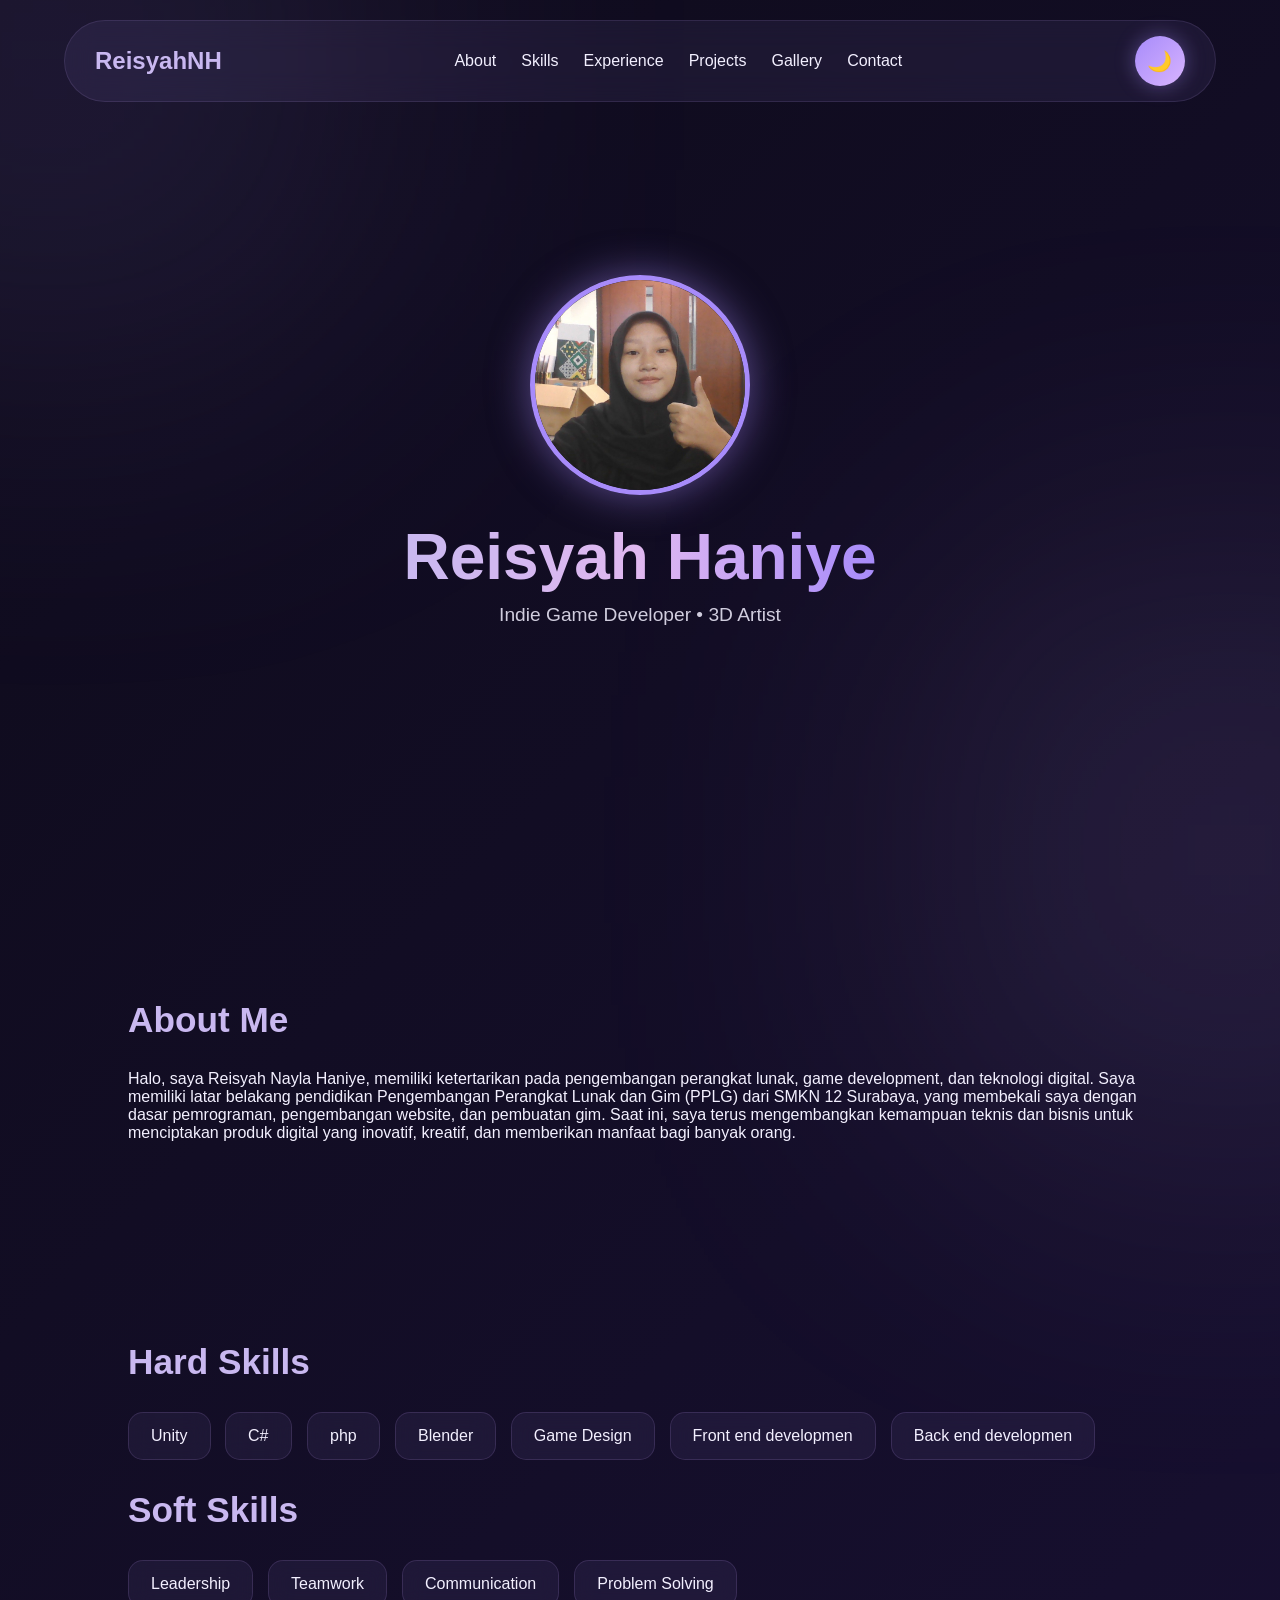
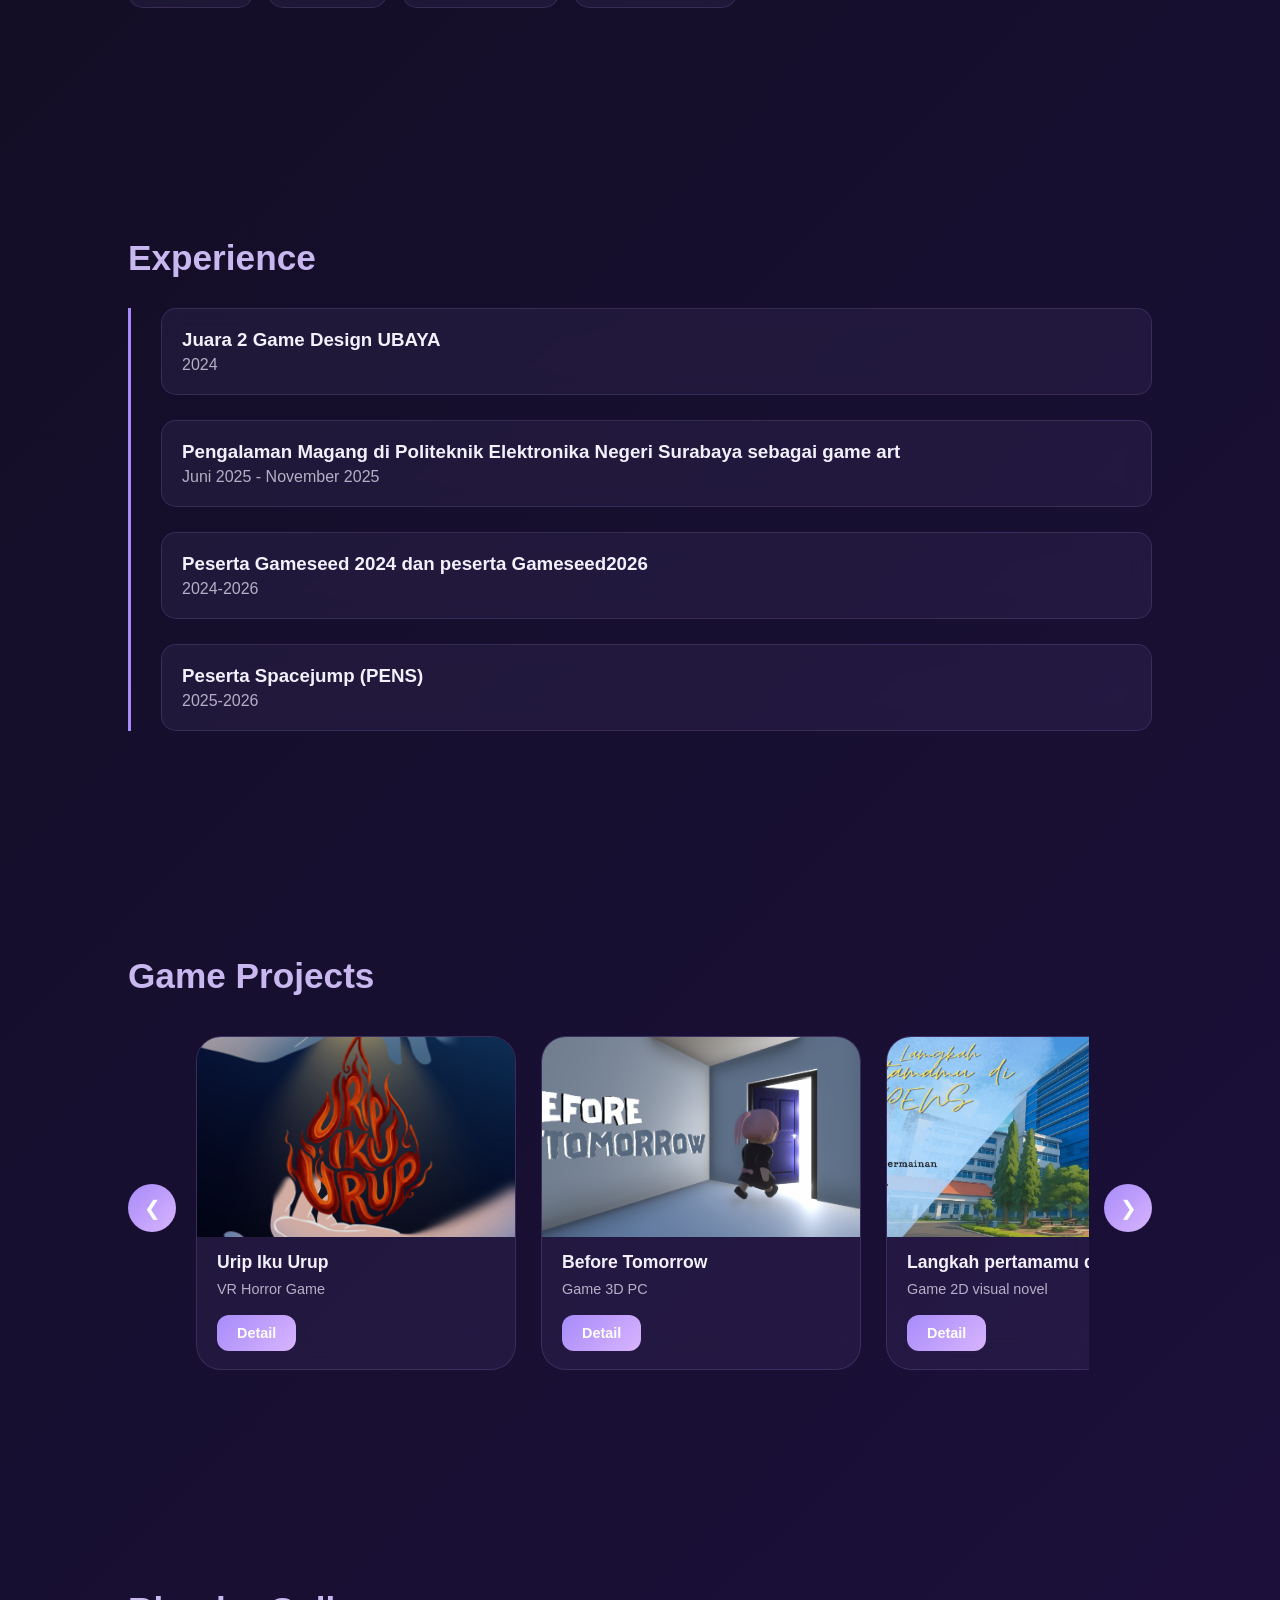
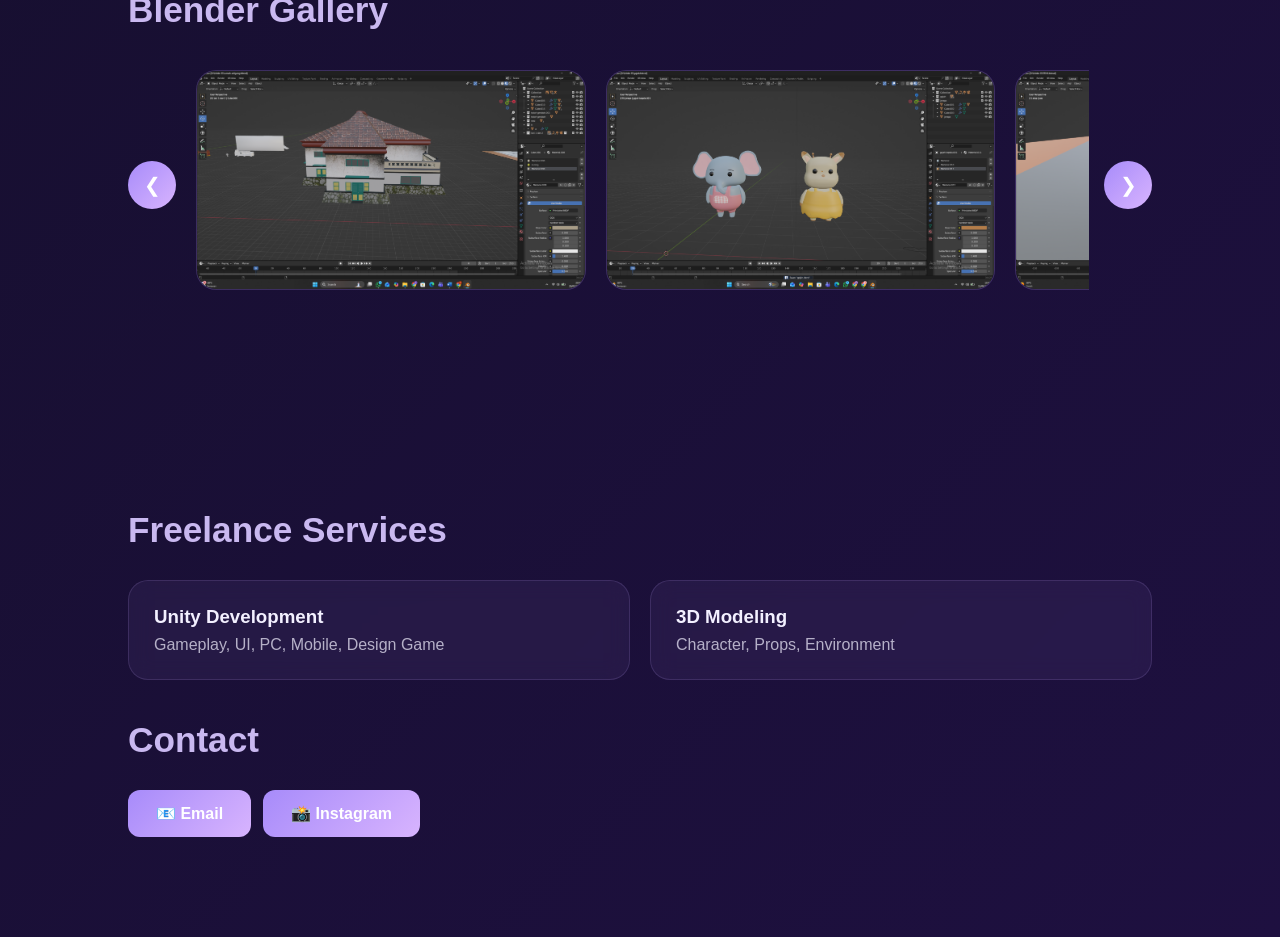
==== index.html @ 2014b4f3 "Update index.html" ====
<!DOCTYPE html>
<html lang="en">
<head>
  <meta charset="UTF-8">
  <meta name="viewport" content="width=device-width, initial-scale=1.0">
  <title>Portfolio Reisyah</title>
  <link rel="stylesheet" href="style.css">
</head>
<body>

<nav class="navbar">
  <div class="logo">ReisyahNH</div>
  <ul class="nav-links">
    <li><a href="#about">About</a></li>
    <li><a href="#skills">Skills</a></li>
    <li><a href="#experience">Experience</a></li>
    <li><a href="#projects">Projects</a></li>
    <li><a href="#gallery">Gallery</a></li>
    <li><a href="#contact">Contact</a></li>
  </ul>
  <button id="themeBtn">🌙</button>
</nav>

<section class="hero">
  <img src="images/profile.jpg" class="profile" alt="Profile"
    onerror="this.style.background='rgba(142,202,230,0.15)'">
  <h1>Reisyah Haniye</h1>
  <p>Indie Game Developer • 3D Artist</p>
</section>

<section id="about" class="fade">
  <h2>About Me</h2>
  <p>Halo, saya Reisyah Nayla Haniye, memiliki ketertarikan pada pengembangan perangkat lunak, game development, dan teknologi digital. Saya memiliki latar belakang pendidikan Pengembangan Perangkat Lunak dan Gim (PPLG) dari SMKN 12 Surabaya, yang membekali saya dengan dasar pemrograman, pengembangan website, dan pembuatan gim. Saat ini, saya terus mengembangkan kemampuan teknis dan bisnis untuk menciptakan produk digital yang inovatif, kreatif, dan memberikan manfaat bagi banyak orang.</p>
</section>

<section id="skills" class="fade">
  <h2>Hard Skills</h2>
  <div class="skills">
    <div class="skill">Unity</div>
    <div class="skill">C#</div>
    <div class="skill">php</div>
    <div class="skill">Blender</div>
    <div class="skill">Game Design</div>
    <div class="skill">Front end developmen</div>
     <div class="skill">Back end developmen</div>
  </div>
  <h2>Soft Skills</h2>
  <div class="skills">
    <div class="skill">Leadership</div>
    <div class="skill">Teamwork</div>
    <div class="skill">Communication</div>
    <div class="skill">Problem Solving</div>
  </div>
</section>

<section id="experience" class="fade">
  <h2>Experience</h2>
  <div class="timeline">
    <div class="timeline-item">
      <h3>Juara 2  Game Design UBAYA</h3>
      <p>2024</p>
    </div>
    <div class="timeline-item">
      <h3>Pengalaman Magang di Politeknik Elektronika Negeri Surabaya sebagai game art</h3>
      <p>Juni 2025 - November 2025</p>
    </div>
    <div class="timeline-item">
      <h3>Peserta Gameseed 2024 dan peserta Gameseed2026</h3>
      <p>2024-2026</p>
    </div>
        <div class="timeline-item">
      <h3>Peserta Spacejump (PENS)</h3>
      <p>2025-2026</p>
    </div>
  </div>
</section>

<section id="projects" class="fade">
  <h2>Game Projects</h2>
  <div class="slider-container">
    <button class="slider-btn prev">❮</button>
    <div class="project-slider">

      <div class="project-card">
        <div class="card-img-wrap">
          <img src="images/game1.png" alt="Urip Iku Urup"
            onerror="this.style.display='none';this.nextElementSibling.style.display='flex'">
          <div class="img-fallback">🎮</div>
        </div>
        <h3>Urip Iku Urup</h3>
        <p>VR Horror Game</p>
        <button class="detail-btn" onclick="location.href='games/uripikuurup.html'">Detail</button>
      </div>

      <div class="project-card">
        <div class="card-img-wrap">
          <img src="images/game2.png" alt="Before Tomorrow"
            onerror="this.style.display='none';this.nextElementSibling.style.display='flex'">
          <div class="img-fallback">🎮</div>
        </div>
        <h3>Before Tomorrow</h3>
        <p>Game 3D PC</p>
        <button class="detail-btn" onclick="location.href='games/project2.html'">Detail</button>
      </div>

      <div class="project-card">
        <div class="card-img-wrap">
          <img src="images/game3.jpg" alt="Project 3"
            onerror="this.style.display='none';this.nextElementSibling.style.display='flex'">
          <div class="img-fallback">🎮</div>
        </div>
        <h3>Langkah pertamamu di PENS </h3>
        <p>Game 2D visual novel</p>
        <button class="detail-btn" onclick="location.href='games/project3.html'">Detail</button>
      </div>

      <div class="project-card">
        <div class="card-img-wrap">
          <img src="images/game4.png" alt="Project 4"
            onerror="this.style.display='none';this.nextElementSibling.style.display='flex'">
          <div class="img-fallback">🎮</div>
        </div>
        <h3>One Sweet Reason</h3>
        <p>Game 3D mobile action</p>
        <button class="detail-btn" onclick="location.href='games/project4.html'">Detail</button>
      </div>

      <div class="project-card">
        <div class="card-img-wrap">
          <img src="images/game5.png" alt="Project 5"
            onerror="this.style.display='none';this.nextElementSibling.style.display='flex'">
          <div class="img-fallback">🎮</div>
        </div>
        <h3>SWIRMM the Age of fishes</h3>
        <p>Game 2.5D PC </p>
        <button class="detail-btn" onclick="location.href='games/project5.html'">Detail</button>
      </div>

    </div>
    <button class="slider-btn next">❯</button>
  </div>
</section>

<section id="gallery" class="fade">
  <h2>Blender Gallery</h2>
  <div class="slider-container">
    <button class="gallery-prev">❮</button>
    <div class="gallery-slider">

      <div class="gallery-item">
        <img src="images/blender1.png" alt="Blender 1"
          onerror="this.style.display='none';this.nextElementSibling.style.display='block'">
        <span class="gallery-placeholder">🎨</span>
      </div>
      <div class="gallery-item">
        <img src="images/blender2.png" alt="Blender 2"
          onerror="this.style.display='none';this.nextElementSibling.style.display='block'">
        <span class="gallery-placeholder">🎨</span>
      </div>
      <div class="gallery-item">
        <img src="images/blender3.png" alt="Blender 3"
          onerror="this.style.display='none';this.nextElementSibling.style.display='block'">
        <span class="gallery-placeholder">🎨</span>
      </div>
      <div class="gallery-item">
        <img src="images/blender4.png" alt="Blender 4"
          onerror="this.style.display='none';this.nextElementSibling.style.display='block'">
        <span class="gallery-placeholder">🎨</span>
      </div>
      <div class="gallery-item">
        <img src="images/blender5.png" alt="Blender 4"
          onerror="this.style.display='none';this.nextElementSibling.style.display='block'">
        <span class="gallery-placeholder">🎨</span>
      </div>
      <div class="gallery-item">
        <img src="images/blender6.png" alt="Blender 4"
          onerror="this.style.display='none';this.nextElementSibling.style.display='block'">
        <span class="gallery-placeholder">🎨</span>
      </div>
      <div class="gallery-item">
        <img src="images/blender7.png" alt="Blender 4"
          onerror="this.style.display='none';this.nextElementSibling.style.display='block'">
        <span class="gallery-placeholder">🎨</span>
      </div>
      <div class="gallery-item">
        <img src="images/blender8.png" alt="Blender 4"
          onerror="this.style.display='none';this.nextElementSibling.style.display='block'">
        <span class="gallery-placeholder">🎨</span>
      </div>
      <div class="gallery-item">
        <img src="images/blender9.png" alt="Blender 4"
          onerror="this.style.display='none';this.nextElementSibling.style.display='block'">
        <span class="gallery-placeholder">🎨</span>
      </div>
      <div class="gallery-item">
        <img src="images/blender10.png" alt="Blender 4"
          onerror="this.style.display='none';this.nextElementSibling.style.display='block'">
        <span class="gallery-placeholder">🎨</span>
      </div>

    </div>
    <button class="gallery-next">❯</button>
  </div>
</section>

<section id="contact" class="fade">
  <h2>Freelance Services</h2>
  <div class="service-container">
    <div class="service">
      <h3>Unity Development</h3>
      <p>Gameplay, UI, PC, Mobile, Design Game</p>
    </div>
    <div class="service">
      <h3>3D Modeling</h3>
      <p>Character, Props, Environment</p>
    </div>
  </div>
  <h2>Contact</h2>
  <div class="contact-links">
    <a href="mailto:reisyahnayla@gmail.com" class="contact-btn">📧 Email</a>
    <a href="https://instagram.com/reisyah.haniye" class="contact-btn" target="_blank">📸 Instagram</a>
  </div>
</section>

<script src="script.js"></script>
</body>
</html>
---- style.css ----
:root{
  --blue:#c9b8f0;
  --matcha:#e0b8f0;
  --bg1:#0e0b1a;
  --bg2:#160f2e;
  --card:rgba(180,150,255,.07);
  --border:rgba(200,170,255,.15);
  --text:#f3f0ff;
}
*{ margin:0; padding:0; box-sizing:border-box; }
html{ scroll-behavior:smooth; }

body{
  font-family:'Segoe UI',sans-serif;
  background:linear-gradient(135deg,#0e0b1a,#160f2e,#1e1040);
  color:var(--text);
  overflow-x:hidden;
  transition:.4s;
}

body::before{
  content:"";
  position:fixed;
  top:-200px; left:-200px;
  width:500px; height:500px;
  background:#a78bfa;
  filter:blur(180px);
  opacity:.18;
  z-index:-1;
}
body::after{
  content:"";
  position:fixed;
  right:-200px; bottom:-200px;
  width:500px; height:500px;
  background:#d8b4fe;
  filter:blur(180px);
  opacity:.15;
  z-index:-1;
}

/* LIGHT MODE */
body.light{ background:#f5f0ff; color:#1e1040; }
body.light .navbar{ background:rgba(255,255,255,.9); border:1px solid rgba(160,120,255,.15); }
body.light .nav-links a{ color:#1e1040; }
body.light .logo{ color:#7c3aed; }
body.light .project-card,
body.light .service,
body.light .skill,
body.light .timeline-item{ background:white; color:#1e1040; }
body.light .project-card p{ color:#6d28d9; }
body.light .timeline-item p{ color:#7c3aed; }

/* NAVBAR */
.navbar{
  position:fixed;
  top:20px; left:50%;
  transform:translateX(-50%);
  width:90%;
  display:flex;
  justify-content:space-between;
  align-items:center;
  padding:15px 30px;
  background:rgba(180,150,255,.08);
  backdrop-filter:blur(15px);
  border:1px solid rgba(200,170,255,.12);
  border-radius:60px;
  z-index:999;
}
.logo{ font-size:1.5rem; font-weight:700; color:var(--blue); }
.nav-links{ display:flex; gap:25px; list-style:none; }
.nav-links a{
  color:var(--text);
  text-decoration:none;
  position:relative;
  transition:.3s;
}
.nav-links a::after{
  content:"";
  position:absolute;
  bottom:-5px; left:0;
  width:0%; height:2px;
  background:var(--matcha);
  transition:.3s;
}
.nav-links a:hover::after{ width:100%; }
.nav-links a:hover{ color:var(--matcha); }

#themeBtn{
  width:50px; height:50px;
  border:none; border-radius:50%;
  cursor:pointer; font-size:20px;
  background:linear-gradient(135deg,#a78bfa,#d8b4fe);
  box-shadow:0 0 20px rgba(167,139,250,.4);
  transition:.4s;
}
#themeBtn:hover{ transform:rotate(180deg) scale(1.1); }

/* HERO */
.hero{
  min-height:100vh;
  display:flex;
  flex-direction:column;
  justify-content:center;
  align-items:center;
  text-align:center;
  padding:100px 20px;
}
.profile{
  width:220px; height:220px;
  object-fit:cover;
  border-radius:50%;
  border:5px solid #a78bfa;
  box-shadow:0 0 40px rgba(167,139,250,.5);
  animation:float 4s ease-in-out infinite;
  background:var(--card);
}
@keyframes float{
  0%{ transform:translateY(0); }
  50%{ transform:translateY(-15px); }
  100%{ transform:translateY(0); }
}
.hero h1{
  font-size:4rem;
  margin-top:25px;
  background:linear-gradient(90deg,#c9b8f0,#e0b8f0,#a78bfa);
  -webkit-background-clip:text;
  -webkit-text-fill-color:transparent;
}
.hero p{ font-size:1.2rem; margin-top:10px; opacity:.85; }
.btn{
  margin-top:25px;
  display:inline-block;
  padding:15px 25px;
  border-radius:15px;
  background:linear-gradient(135deg,#a78bfa,#d8b4fe);
  color:white;
  text-decoration:none;
  font-weight:600;
  transition:.3s;
}
.btn:hover{ transform:translateY(-5px); box-shadow:0 10px 25px rgba(167,139,250,.4); }

/* SECTION */
section{ padding:100px 10%; }
h2{ font-size:2.2rem; margin-bottom:30px; color:#c9b8f0; }

/* SKILLS */
.skills{ display:flex; flex-wrap:wrap; gap:15px; margin-bottom:30px; }
.skill{
  background:var(--card);
  backdrop-filter:blur(10px);
  padding:14px 22px;
  border-radius:15px;
  border:1px solid var(--border);
  transition:.3s;
}
.skill:hover{ transform:translateY(-5px); box-shadow:0 8px 20px rgba(167,139,250,.2); }

/* TIMELINE */
.timeline{ border-left:3px solid #a78bfa; padding-left:30px; }
.timeline-item{
  background:var(--card);
  padding:20px;
  margin-bottom:25px;
  border-radius:15px;
  backdrop-filter:blur(10px);
  border:1px solid var(--border);
}
.timeline-item p{ opacity:.7; margin-top:5px; }

/* SLIDER WRAPPER */
.slider-container{
  display:flex;
  align-items:center;
  gap:15px;
}

/* PROJECT SLIDER */
.project-slider{
  display:flex;
  gap:25px;
  overflow-x:auto;
  scroll-behavior:smooth;
  width:100%;
  padding:10px 5px 20px;
  scrollbar-width:none;
}
.project-slider::-webkit-scrollbar{ display:none; }

.project-card{
  min-width:320px;
  max-width:320px;
  flex-shrink:0;
  background:var(--card);
  backdrop-filter:blur(15px);
  border:1px solid var(--border);
  border-radius:25px;
  overflow:hidden;
  transition:.4s;
}
.project-card:hover{
  transform:translateY(-12px) scale(1.02);
  box-shadow:0 20px 50px rgba(167,139,250,.3);
}

.card-img-wrap{
  width:100%;
  height:200px;
  overflow:hidden;
  background:rgba(167,139,250,.08);
  display:flex;
  align-items:center;
  justify-content:center;
  position:relative;
}
.card-img-wrap img{
  width:100%;
  height:100%;
  object-fit:cover;
  display:block;
}
.img-fallback{
  font-size:3rem;
  opacity:.4;
  display:none;
  position:absolute;
  inset:0;
  align-items:center;
  justify-content:center;
}

.project-card h3{ padding:0 20px; margin-top:15px; font-size:1.1rem; }
.project-card p{ padding:0 20px; margin-top:8px; opacity:.7; font-size:.9rem; }

.detail-btn{
  display:inline-block;
  margin:18px 20px;
  padding:10px 20px;
  border:none;
  border-radius:12px;
  cursor:pointer;
  background:linear-gradient(135deg,#a78bfa,#d8b4fe);
  color:white;
  font-size:.9rem;
  font-weight:600;
  transition:.3s;
}
.detail-btn:hover{ transform:translateY(-3px); box-shadow:0 6px 18px rgba(167,139,250,.4); }

/* GALLERY SLIDER */
.gallery-slider{
  display:flex;
  gap:20px;
  overflow-x:auto;
  scroll-behavior:smooth;
  width:100%;
  padding:10px 5px 20px;
  scrollbar-width:none;
}
.gallery-slider::-webkit-scrollbar{ display:none; }

.gallery-item{
  min-width:320px;
  height:220px;
  flex-shrink:0;
  border-radius:20px;
  overflow:hidden;
  cursor:pointer;
  transition:.4s;
  background:rgba(167,139,250,.08);
  border:1px solid var(--border);
  display:flex;
  align-items:center;
  justify-content:center;
}
.gallery-item:hover{ transform:scale(1.04); box-shadow:0 10px 30px rgba(167,139,250,.25); }
.gallery-item img{
  width:100%;
  height:100%;
  object-fit:cover;
  display:block;
}
.gallery-placeholder{
  font-size:3rem;
  opacity:.35;
  display:none;
}

/* SLIDER BUTTONS */
.slider-btn,
.gallery-prev,
.gallery-next{
  width:48px; height:48px;
  border:none; border-radius:50%;
  cursor:pointer; font-size:20px;
  background:linear-gradient(135deg,#a78bfa,#d8b4fe);
  color:white;
  flex-shrink:0;
  transition:.3s;
}
.slider-btn:hover,
.gallery-prev:hover,
.gallery-next:hover{
  transform:scale(1.1);
  box-shadow:0 0 15px rgba(167,139,250,.5);
}

/* SERVICES */
.service-container{
  display:grid;
  grid-template-columns:repeat(auto-fit,minmax(280px,1fr));
  gap:20px;
  margin-bottom:40px;
}
.service{
  background:var(--card);
  padding:25px;
  border-radius:20px;
  backdrop-filter:blur(10px);
  border:1px solid var(--border);
  transition:.3s;
}
.service:hover{ transform:translateY(-5px); box-shadow:0 10px 25px rgba(167,139,250,.2); }
.service h3{ margin-bottom:8px; }
.service p{ opacity:.7; }

/* CONTACT */
.contact-links{ display:flex; flex-wrap:wrap; gap:12px; }
.contact-btn{
  display:inline-block;
  padding:14px 28px;
  border-radius:12px;
  background:linear-gradient(135deg,#a78bfa,#d8b4fe);
  color:white;
  text-decoration:none;
  font-weight:600;
  transition:.3s;
}
.contact-btn:hover{ transform:translateY(-5px); box-shadow:0 10px 25px rgba(167,139,250,.35); }

/* ANIMATION */
.fade{ opacity:0; transform:translateY(40px); transition:1s; }
.fade.show{ opacity:1; transform:translateY(0); }

/* MOBILE */
@media(max-width:768px){
  .navbar{ flex-direction:column; gap:15px; border-radius:30px; }
  .nav-links{ flex-wrap:wrap; justify-content:center; gap:15px; }
  .hero h1{ font-size:2.5rem; }
  .profile{ width:170px; height:170px; }
  section{ padding:80px 7%; }
  .project-card{ min-width:280px; max-width:280px; }
  .gallery-item{ min-width:260px; }
}
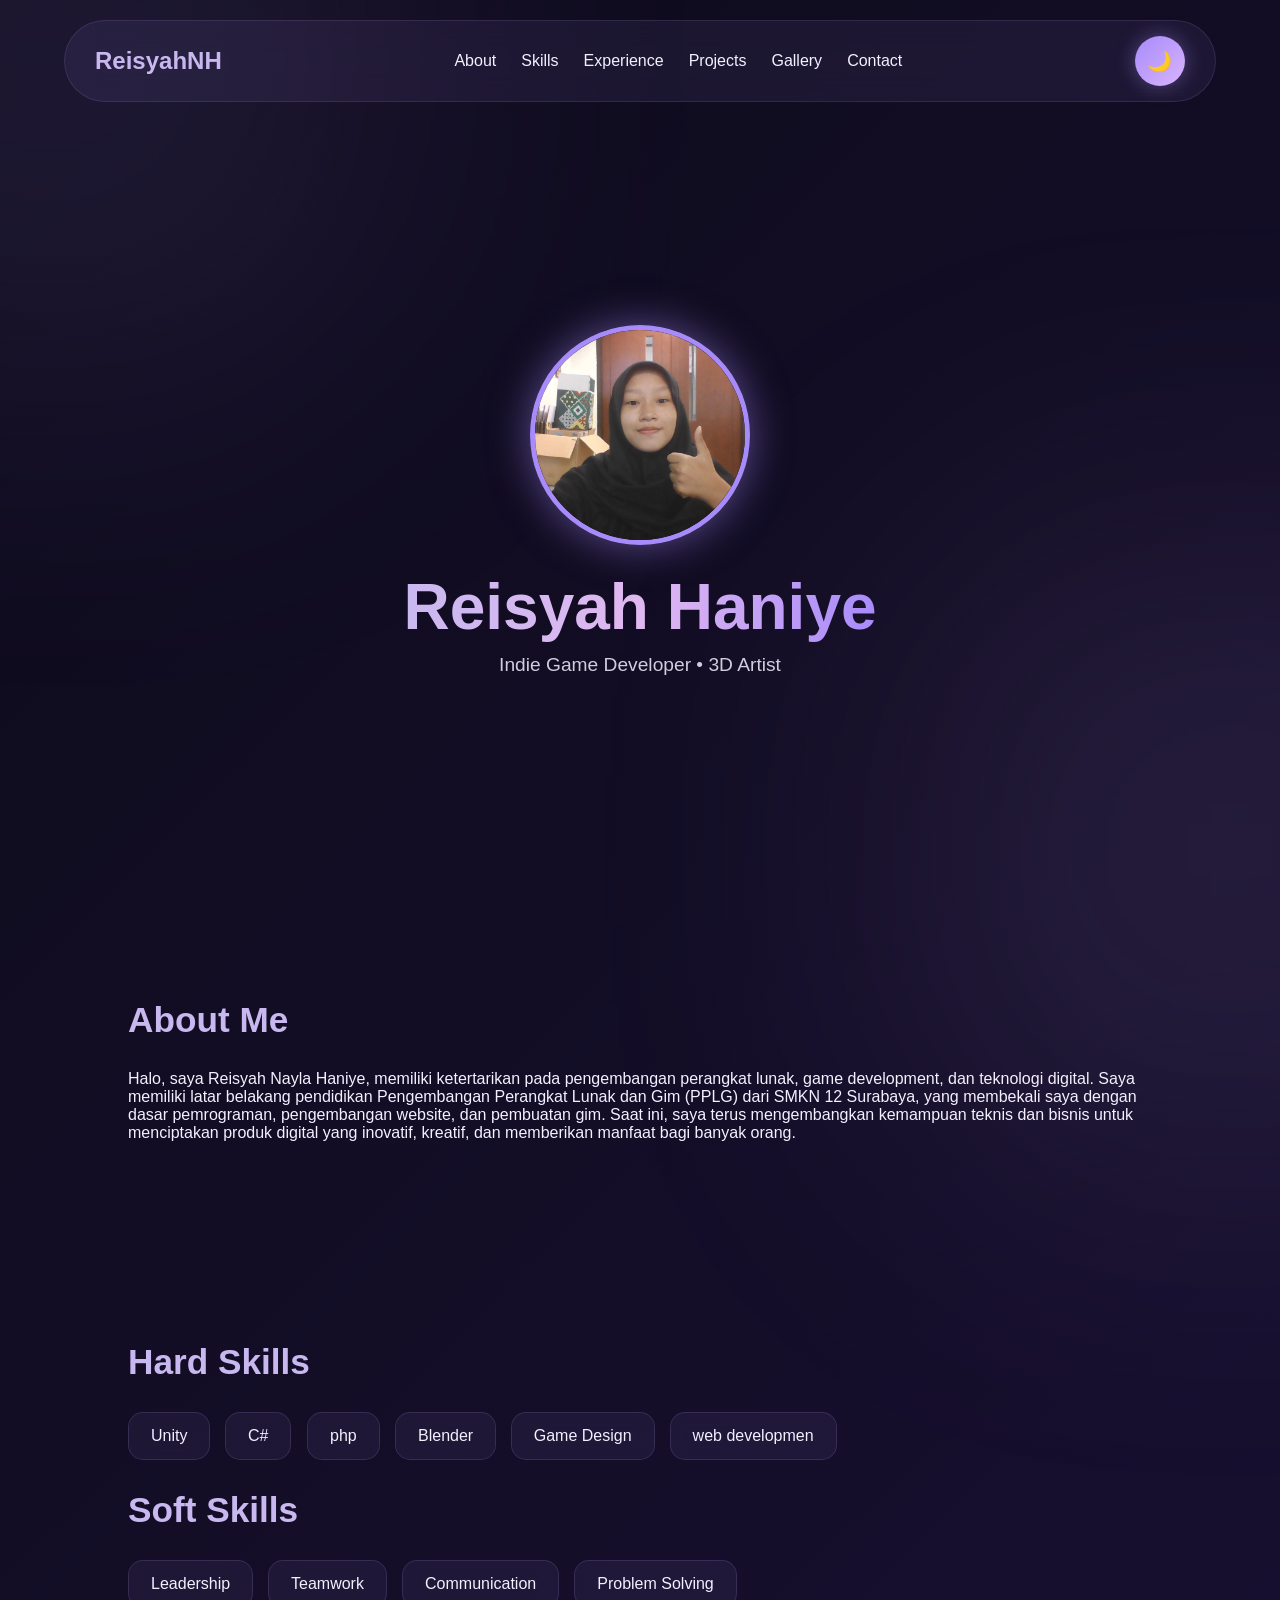
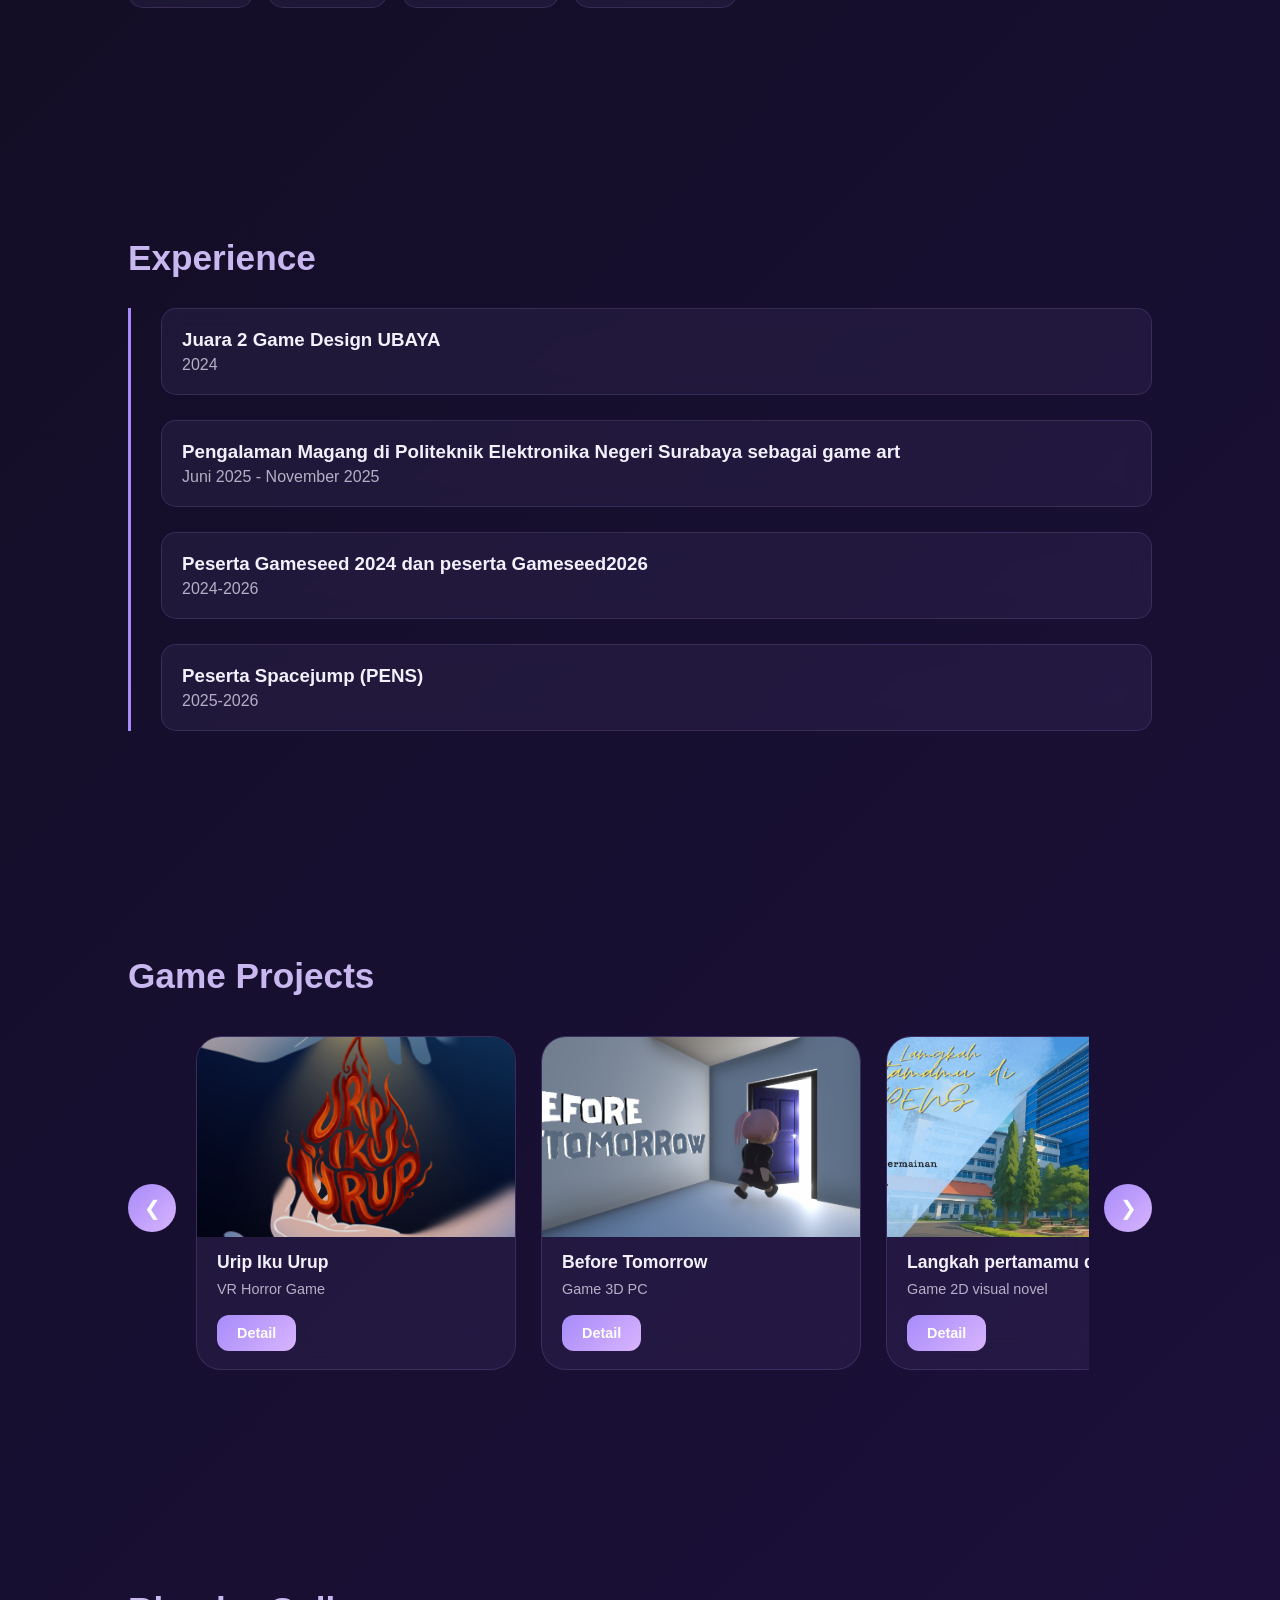
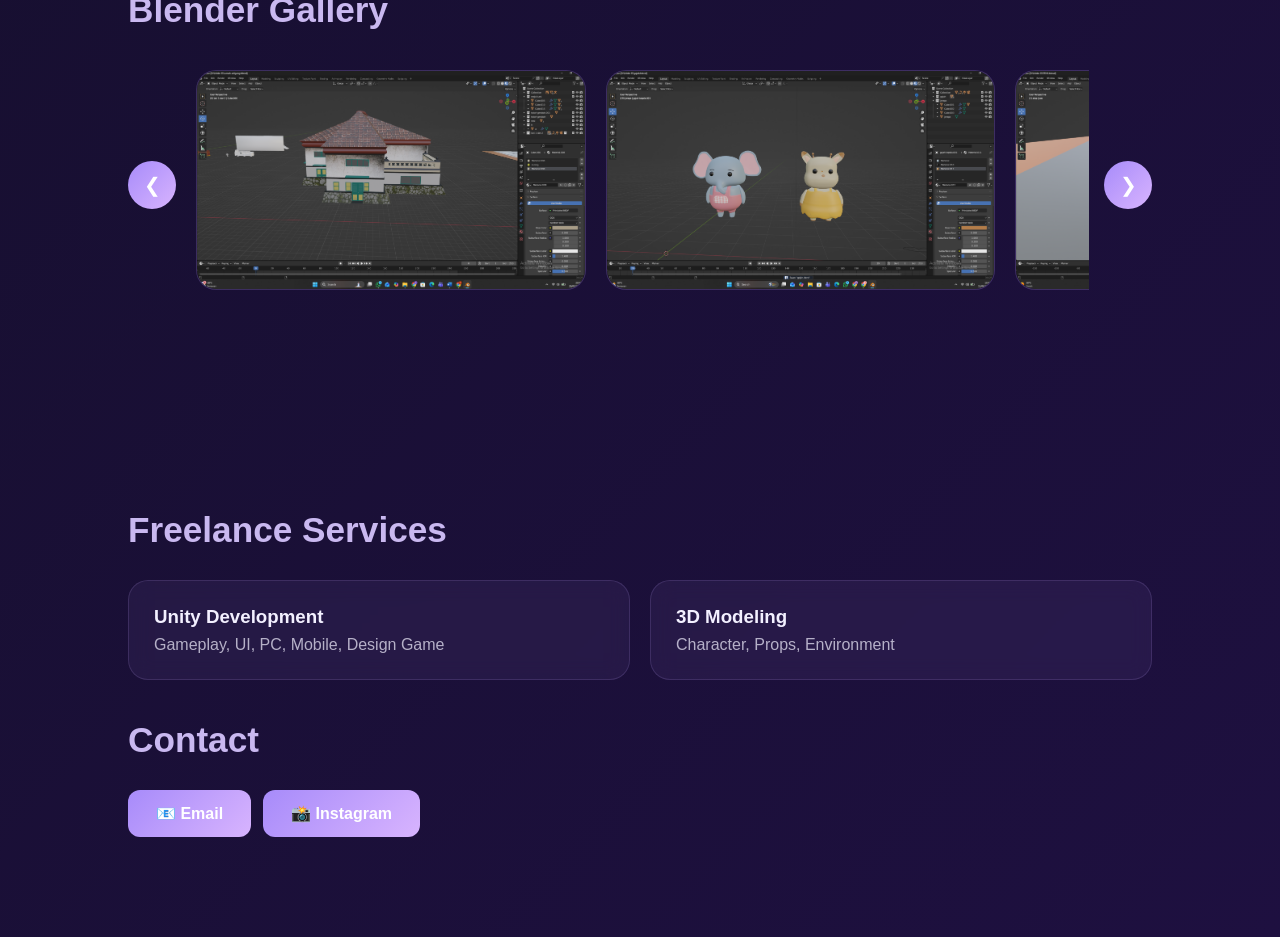
==== commit 566f13f0: "Update index.html" ====
--- a/index.html
+++ b/index.html
@@ -41,8 +41,7 @@
     <div class="skill">php</div>
     <div class="skill">Blender</div>
     <div class="skill">Game Design</div>
-    <div class="skill">Front end developmen</div>
-     <div class="skill">Back end developmen</div>
+    <div class="skill">web developmen</div>
   </div>
   <h2>Soft Skills</h2>
   <div class="skills">
--- a/style.css
+++ b/style.css
@@ -39,7 +39,7 @@
   z-index:-1;
 }
 
-/* LIGHT MODE */
+
 body.light{ background:#f5f0ff; color:#1e1040; }
 body.light .navbar{ background:rgba(255,255,255,.9); border:1px solid rgba(160,120,255,.15); }
 body.light .nav-links a{ color:#1e1040; }
@@ -51,7 +51,7 @@
 body.light .project-card p{ color:#6d28d9; }
 body.light .timeline-item p{ color:#7c3aed; }
 
-/* NAVBAR */
+
 .navbar{
   position:fixed;
   top:20px; left:50%;
@@ -93,10 +93,10 @@
   background:linear-gradient(135deg,#a78bfa,#d8b4fe);
   box-shadow:0 0 20px rgba(167,139,250,.4);
   transition:.4s;
+  flex-shrink:0;
 }
 #themeBtn:hover{ transform:rotate(180deg) scale(1.1); }
 
-/* HERO */
 .hero{
   min-height:100vh;
   display:flex;
@@ -104,7 +104,7 @@
   justify-content:center;
   align-items:center;
   text-align:center;
-  padding:100px 20px;
+  padding:180px 20px 80px;
 }
 .profile{
   width:220px; height:220px;
@@ -176,7 +176,6 @@
   gap:15px;
 }
 
-/* PROJECT SLIDER */
 .project-slider{
   display:flex;
   gap:25px;
@@ -345,11 +344,47 @@
 
 /* MOBILE */
 @media(max-width:768px){
-  .navbar{ flex-direction:column; gap:15px; border-radius:30px; }
-  .nav-links{ flex-wrap:wrap; justify-content:center; gap:15px; }
-  .hero h1{ font-size:2.5rem; }
-  .profile{ width:170px; height:170px; }
-  section{ padding:80px 7%; }
-  .project-card{ min-width:280px; max-width:280px; }
-  .gallery-item{ min-width:260px; }
-}
+  .navbar{
+    flex-wrap:wrap;
+    justify-content:center;
+    gap:10px;
+    padding:12px 15px;
+    border-radius:25px;
+    top:10px;
+    width:95%;
+  }
+  .logo{ width:100%; text-align:center; font-size:1.2rem; }
+  .nav-links{
+    flex-wrap:wrap;
+    justify-content:center;
+    gap:10px;
+    font-size:.85rem;
+  }
+  #themeBtn{ width:40px; height:40px; font-size:16px; }
+
+  .hero{ padding:260px 20px 60px; min-height:100vh; }
+  .hero h1{ font-size:2.2rem; }
+  .profile{ width:150px; height:150px; }
+
+  section{ padding:60px 4%; }
+  h2{ font-size:1.8rem; }
+
+  /* Slider */
+  .slider-container{ gap:6px; }
+  .project-slider{ padding:10px 0 20px; gap:10px; }
+  .gallery-slider{ padding:10px 0 20px; gap:10px; }
+  .project-card{ min-width:calc(100vw - 8% - 90px); max-width:calc(100vw - 8% - 90px); }
+  .gallery-item{ min-width:calc(100vw - 8% - 90px); height:200px; }
+
+  .slider-btn,
+  .gallery-prev,
+  .gallery-next{ width:38px; height:38px; font-size:16px; }
+}
+
+@media(max-width:400px){
+  .hero{ padding:280px 15px 60px; }
+  .hero h1{ font-size:1.9rem; }
+  .nav-links{ font-size:.8rem; gap:8px; }
+  .project-card{ min-width:calc(100vw - 8% - 80px); max-width:calc(100vw - 8% - 80px); }
+  .gallery-item{ min-width:calc(100vw - 8% - 80px); }
+}
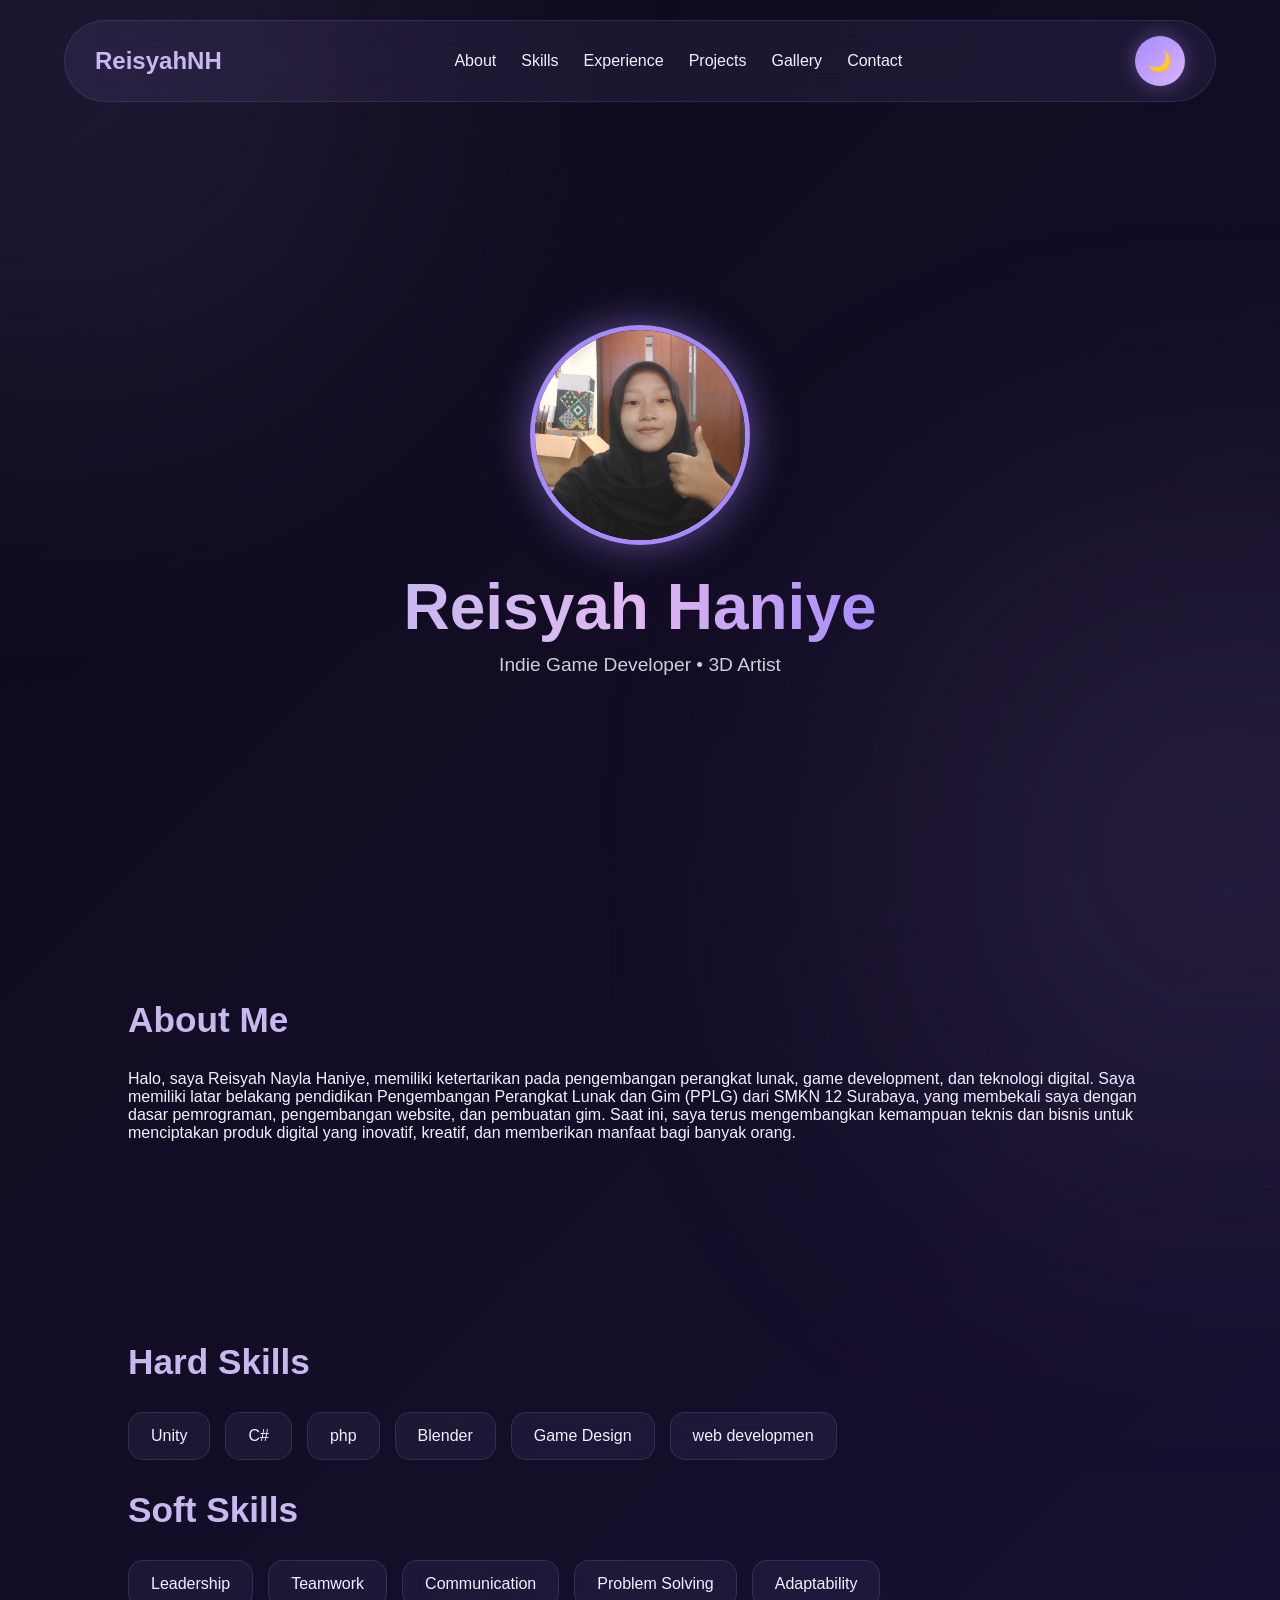
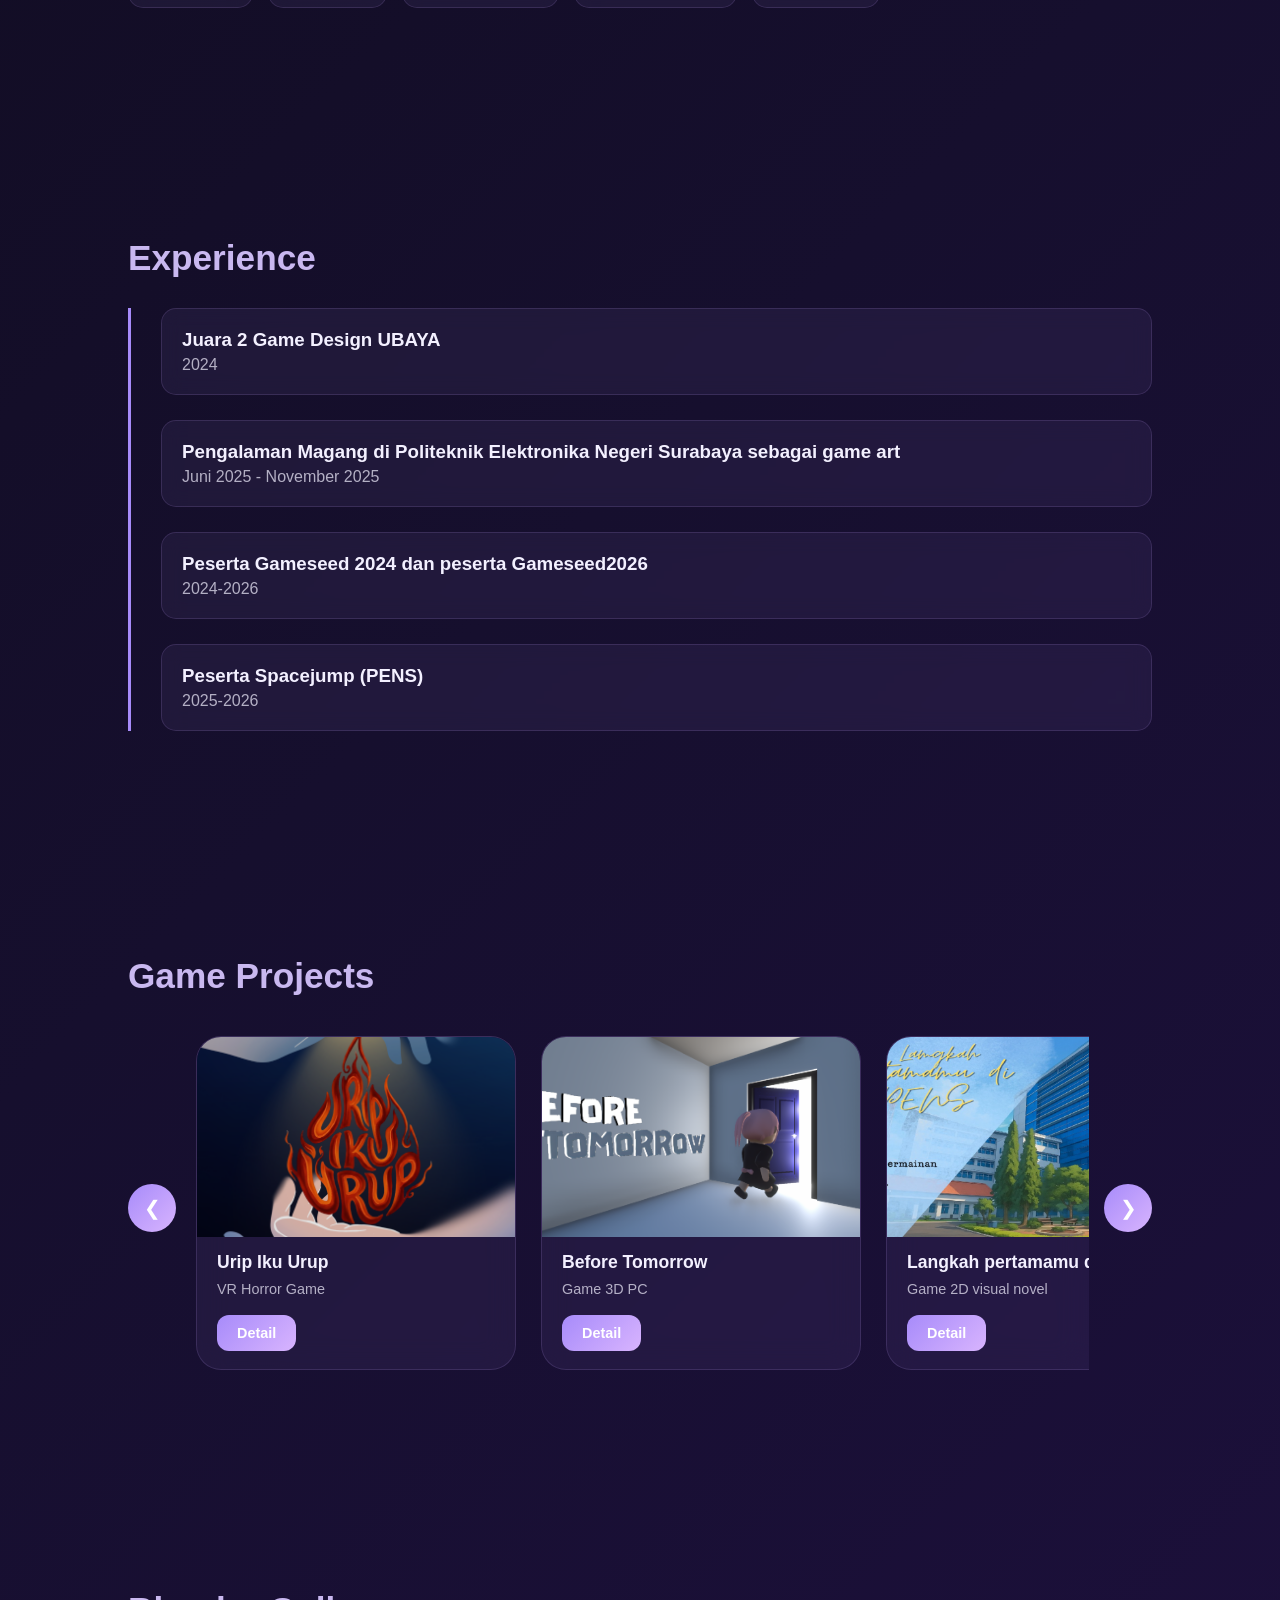
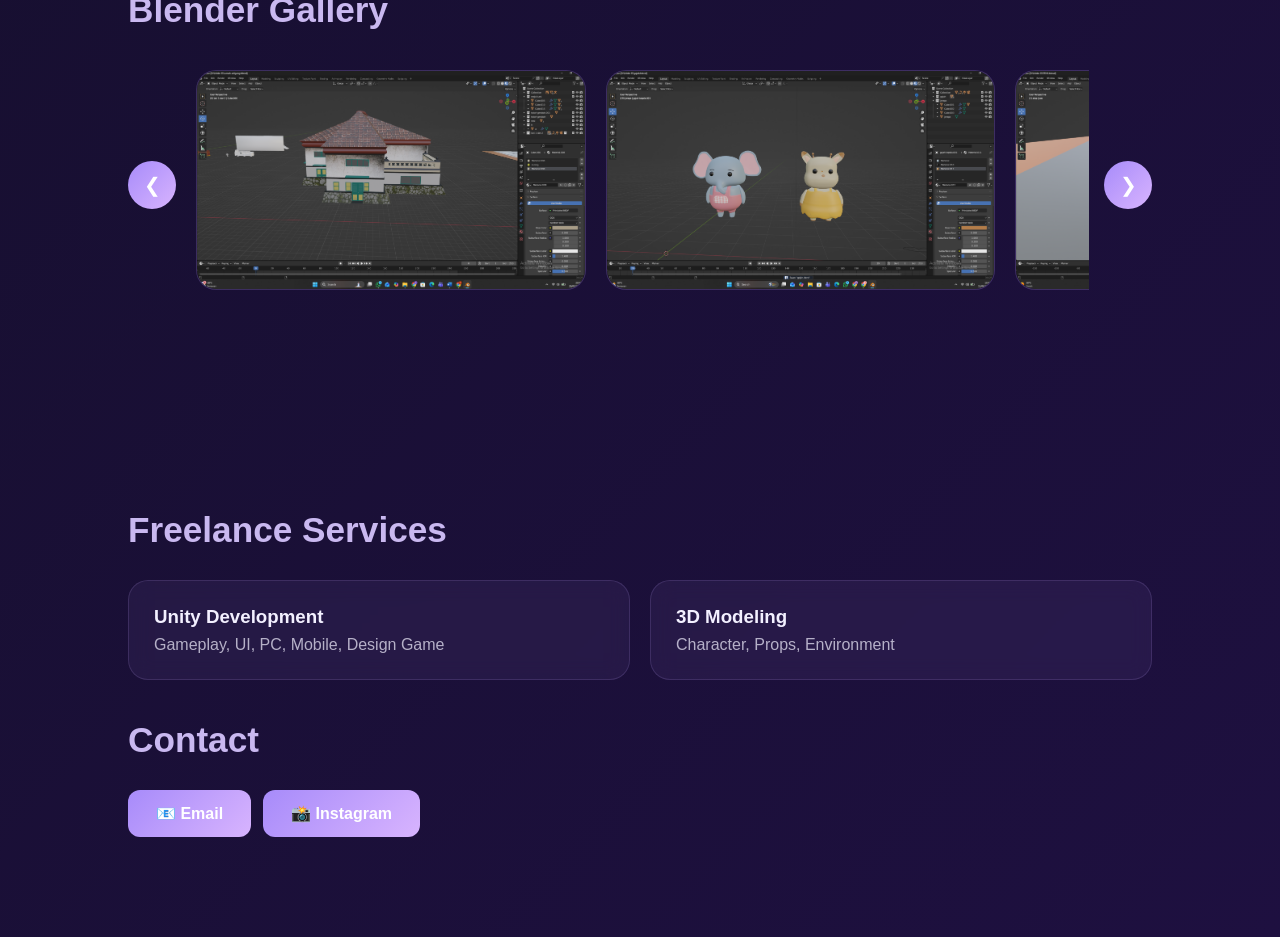
==== commit 0c1f3bb0: "Update index.html" ====
--- a/index.html
+++ b/index.html
@@ -49,6 +49,7 @@
     <div class="skill">Teamwork</div>
     <div class="skill">Communication</div>
     <div class="skill">Problem Solving</div>
+    <div class="skill">Adaptability</div>
   </div>
 </section>
 
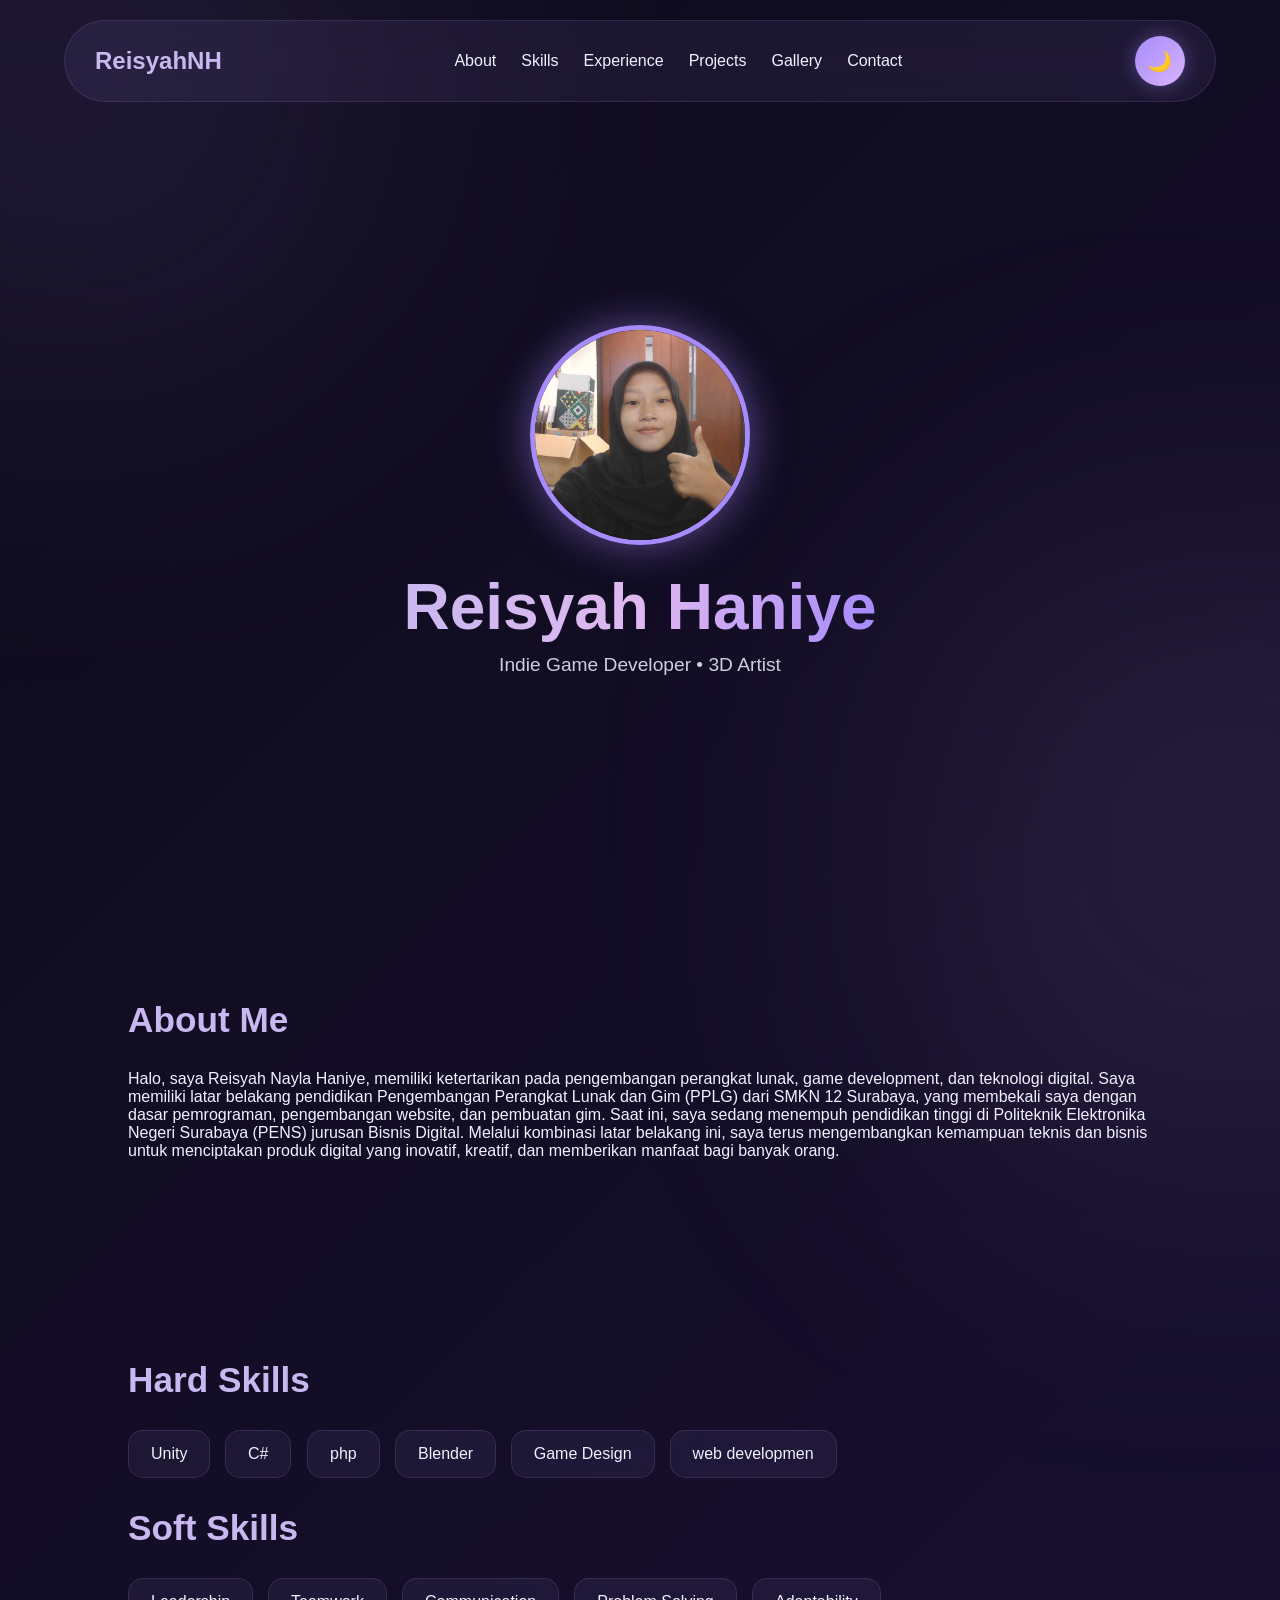
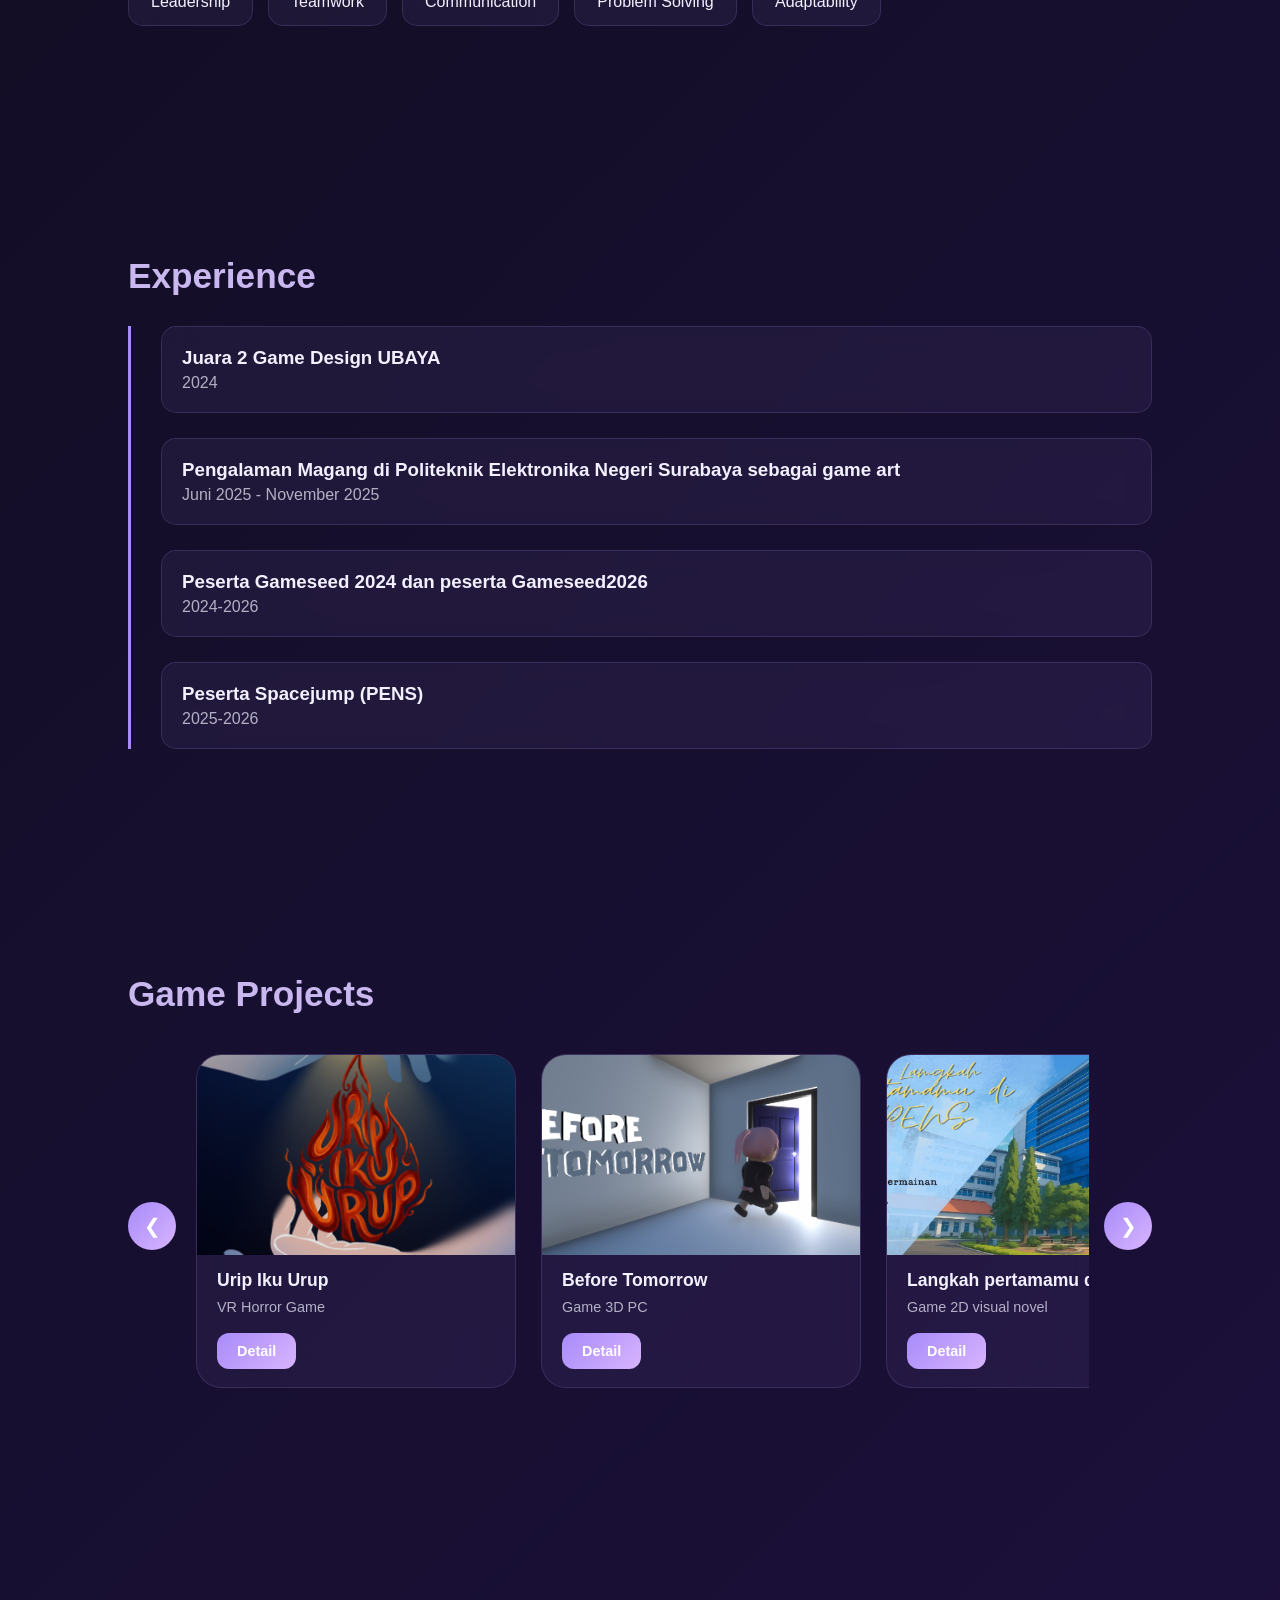
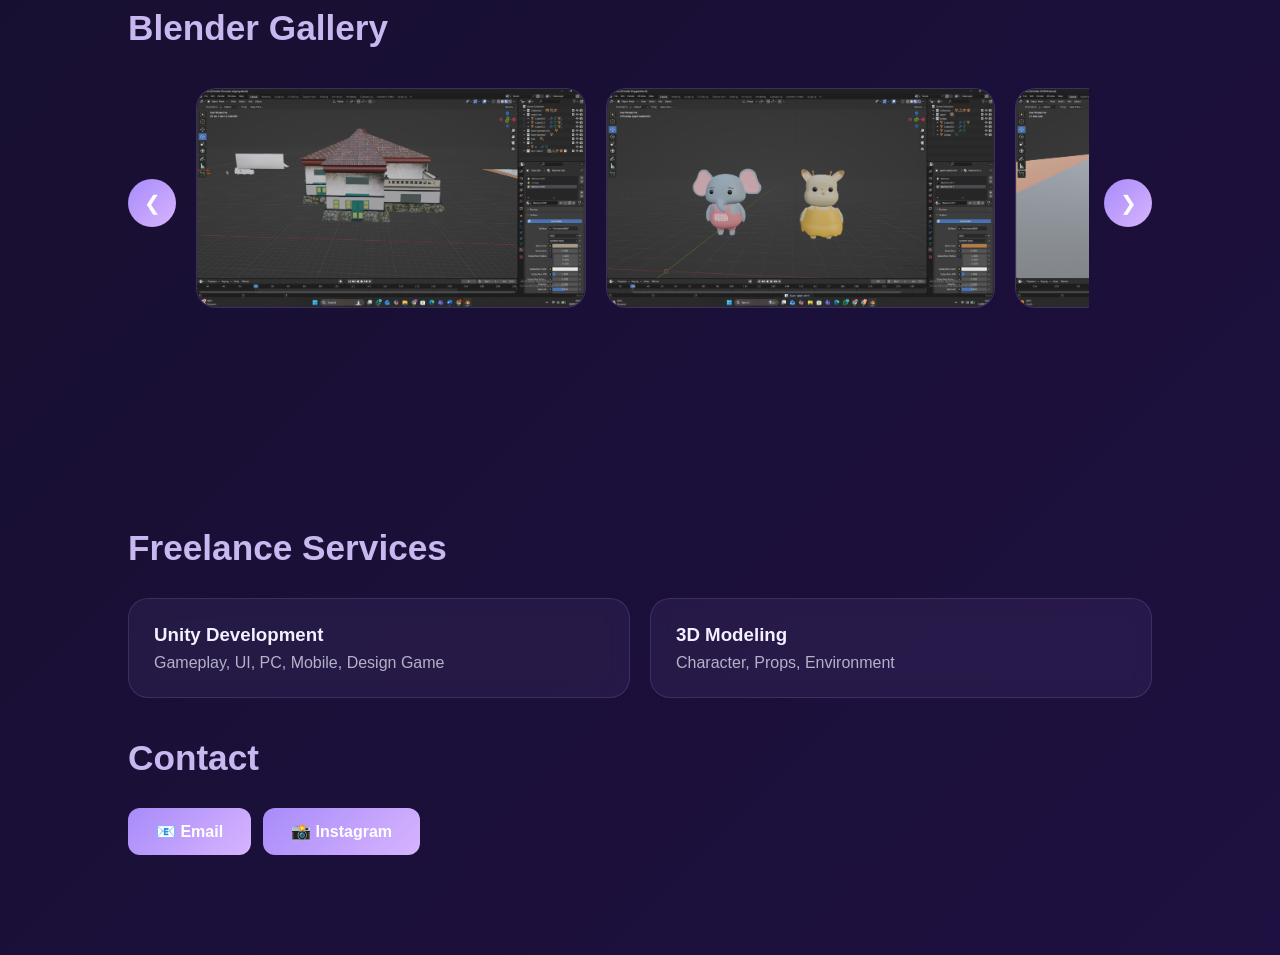
==== commit 418dffc5: "Update index.html" ====
--- a/index.html
+++ b/index.html
@@ -30,7 +30,7 @@
 
 <section id="about" class="fade">
   <h2>About Me</h2>
-  <p>Halo, saya Reisyah Nayla Haniye, memiliki ketertarikan pada pengembangan perangkat lunak, game development, dan teknologi digital. Saya memiliki latar belakang pendidikan Pengembangan Perangkat Lunak dan Gim (PPLG) dari SMKN 12 Surabaya, yang membekali saya dengan dasar pemrograman, pengembangan website, dan pembuatan gim. Saat ini, saya terus mengembangkan kemampuan teknis dan bisnis untuk menciptakan produk digital yang inovatif, kreatif, dan memberikan manfaat bagi banyak orang.</p>
+  <p>Halo, saya Reisyah Nayla Haniye, memiliki ketertarikan pada pengembangan perangkat lunak, game development, dan teknologi digital. Saya memiliki latar belakang pendidikan Pengembangan Perangkat Lunak dan Gim (PPLG) dari SMKN 12 Surabaya, yang membekali saya dengan dasar pemrograman, pengembangan website, dan pembuatan gim. Saat ini, saya sedang menempuh pendidikan tinggi di Politeknik Elektronika Negeri Surabaya (PENS) jurusan Bisnis Digital. Melalui kombinasi latar belakang ini, saya terus mengembangkan kemampuan teknis dan bisnis untuk menciptakan produk digital yang inovatif, kreatif, dan memberikan manfaat bagi banyak orang.</p>
 </section>
 
 <section id="skills" class="fade">
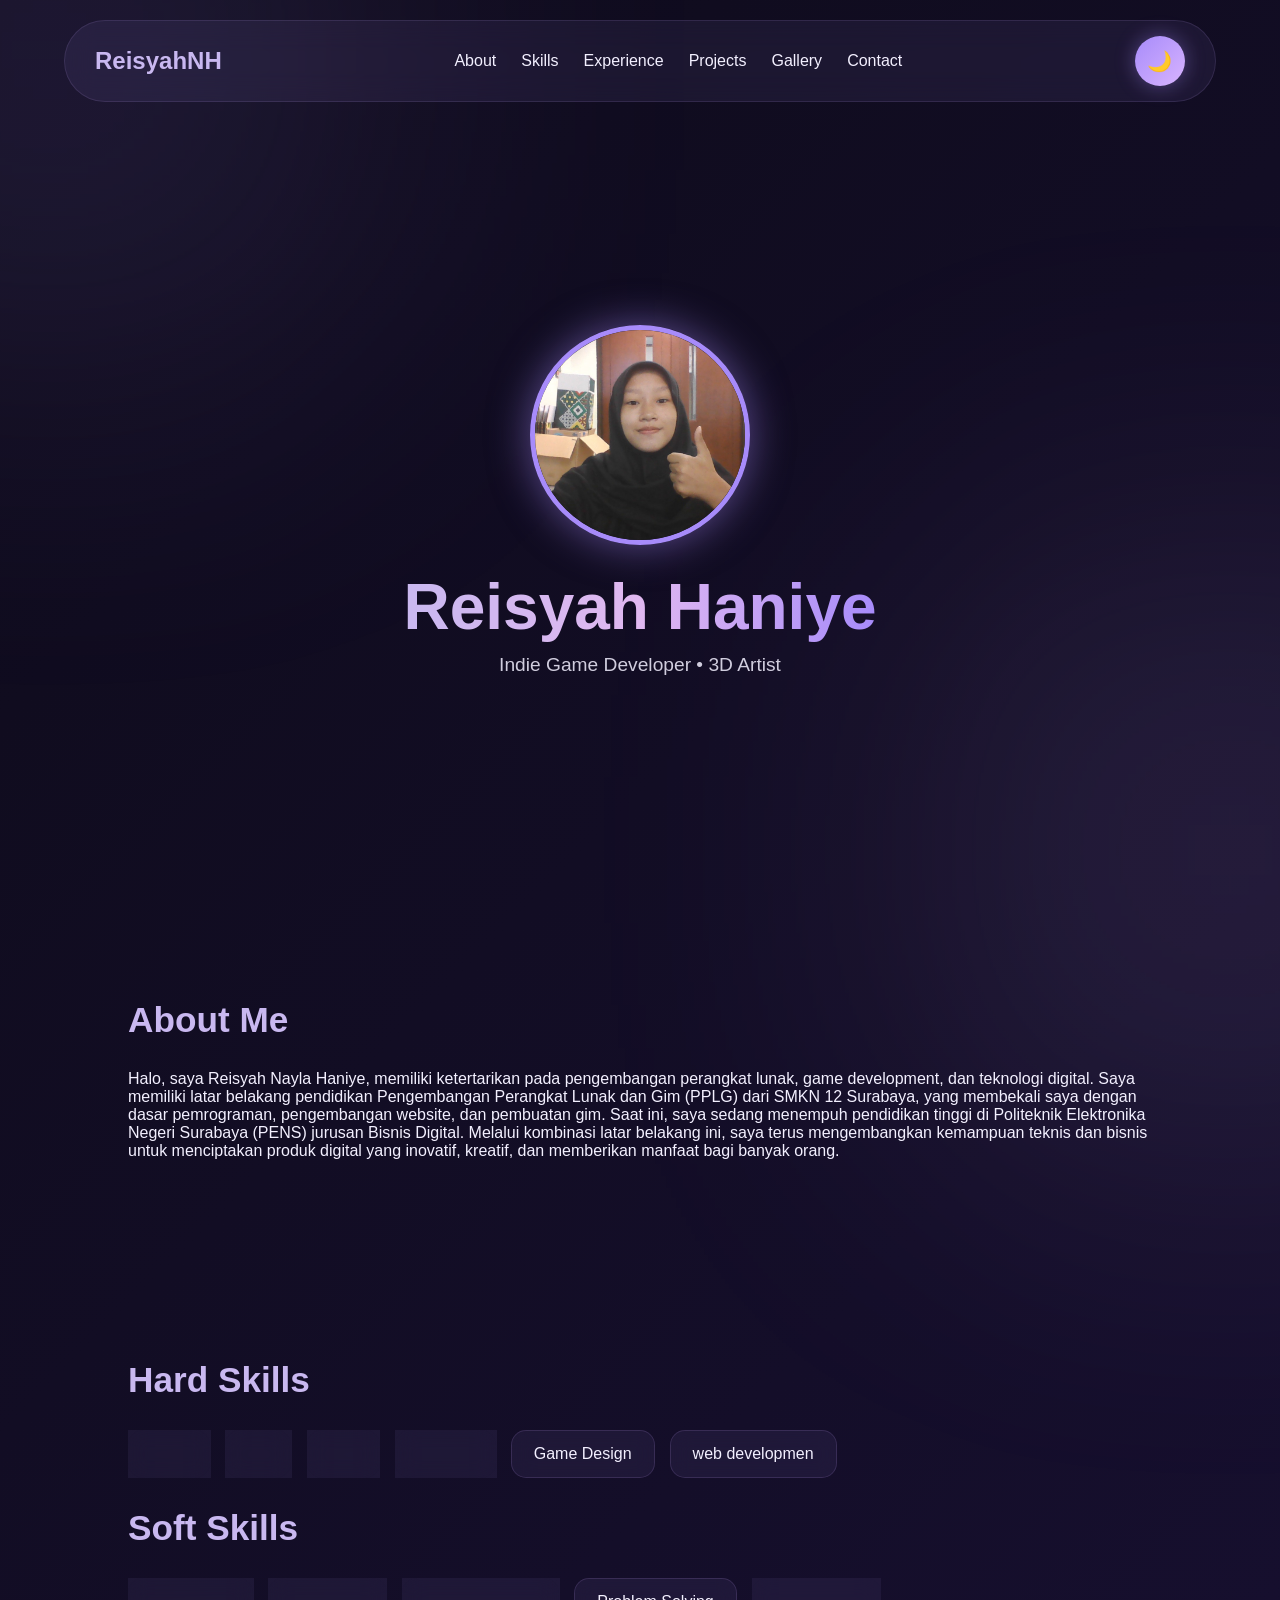
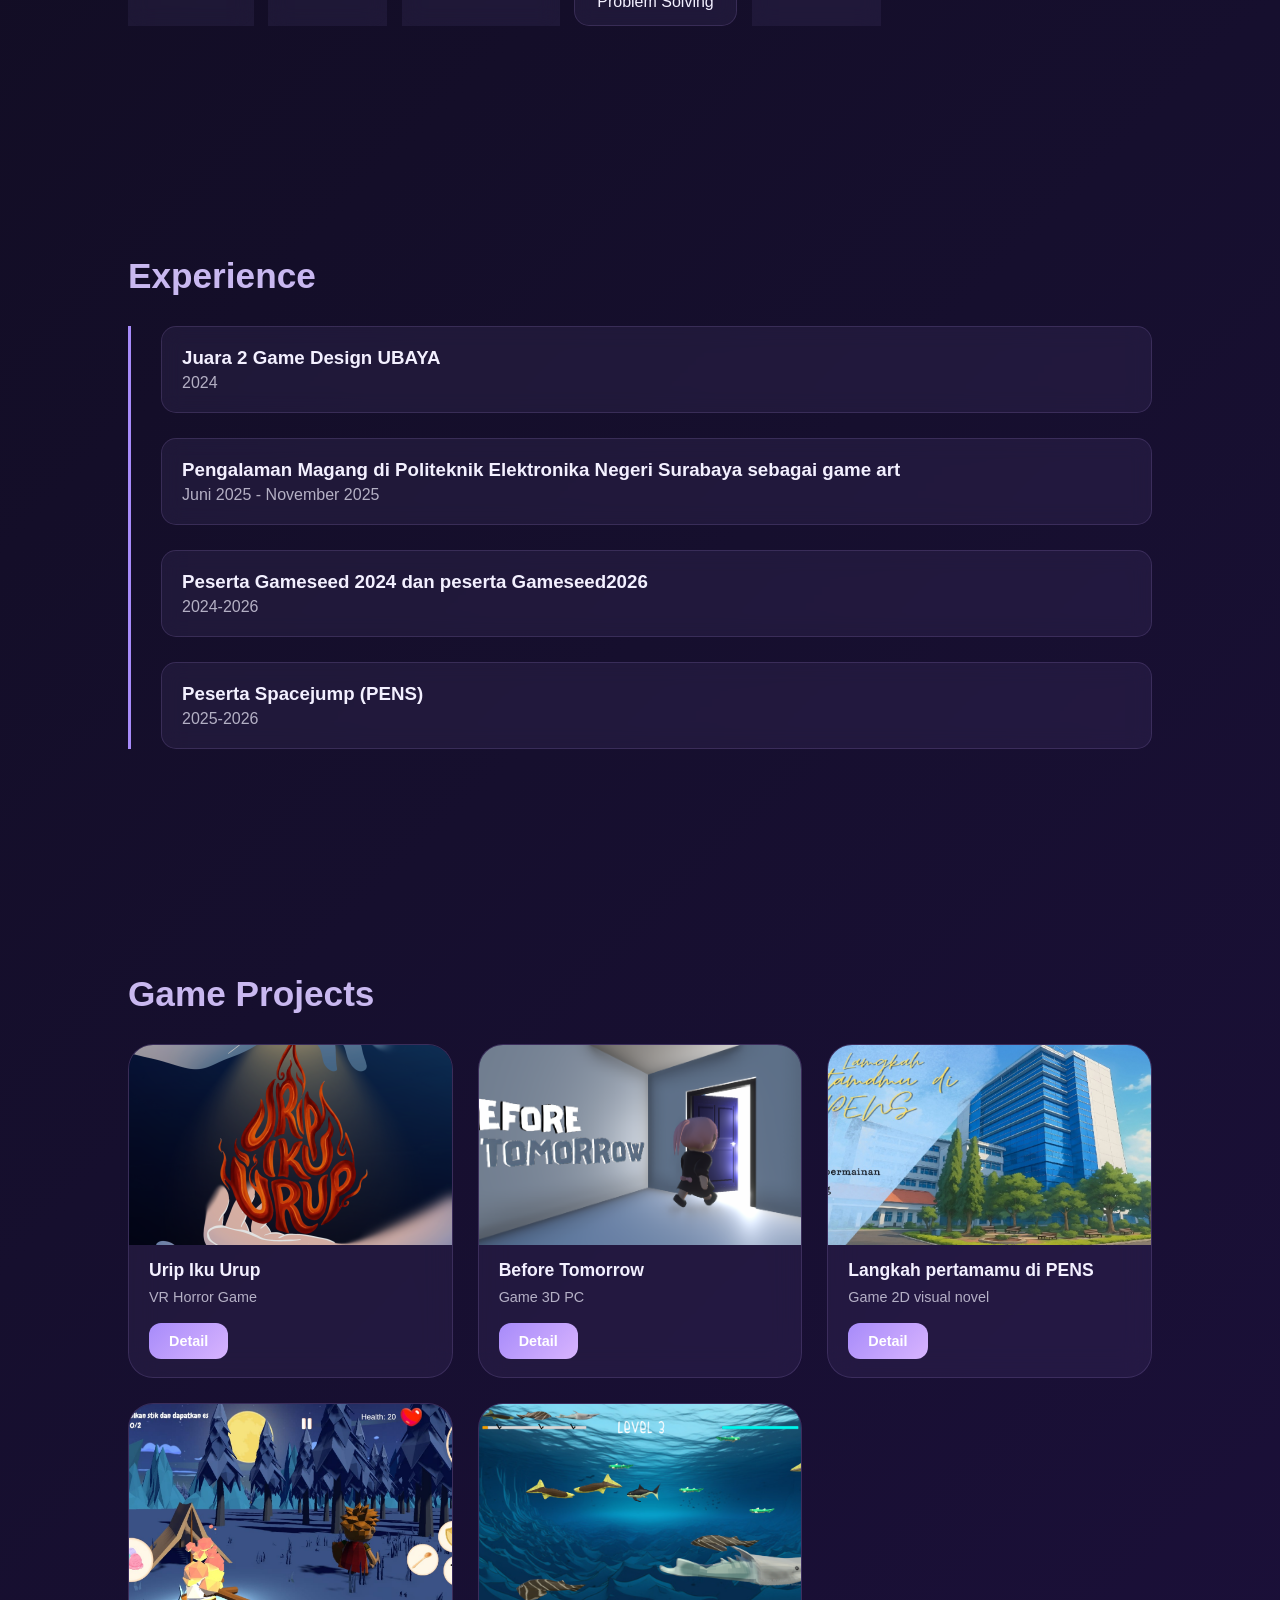
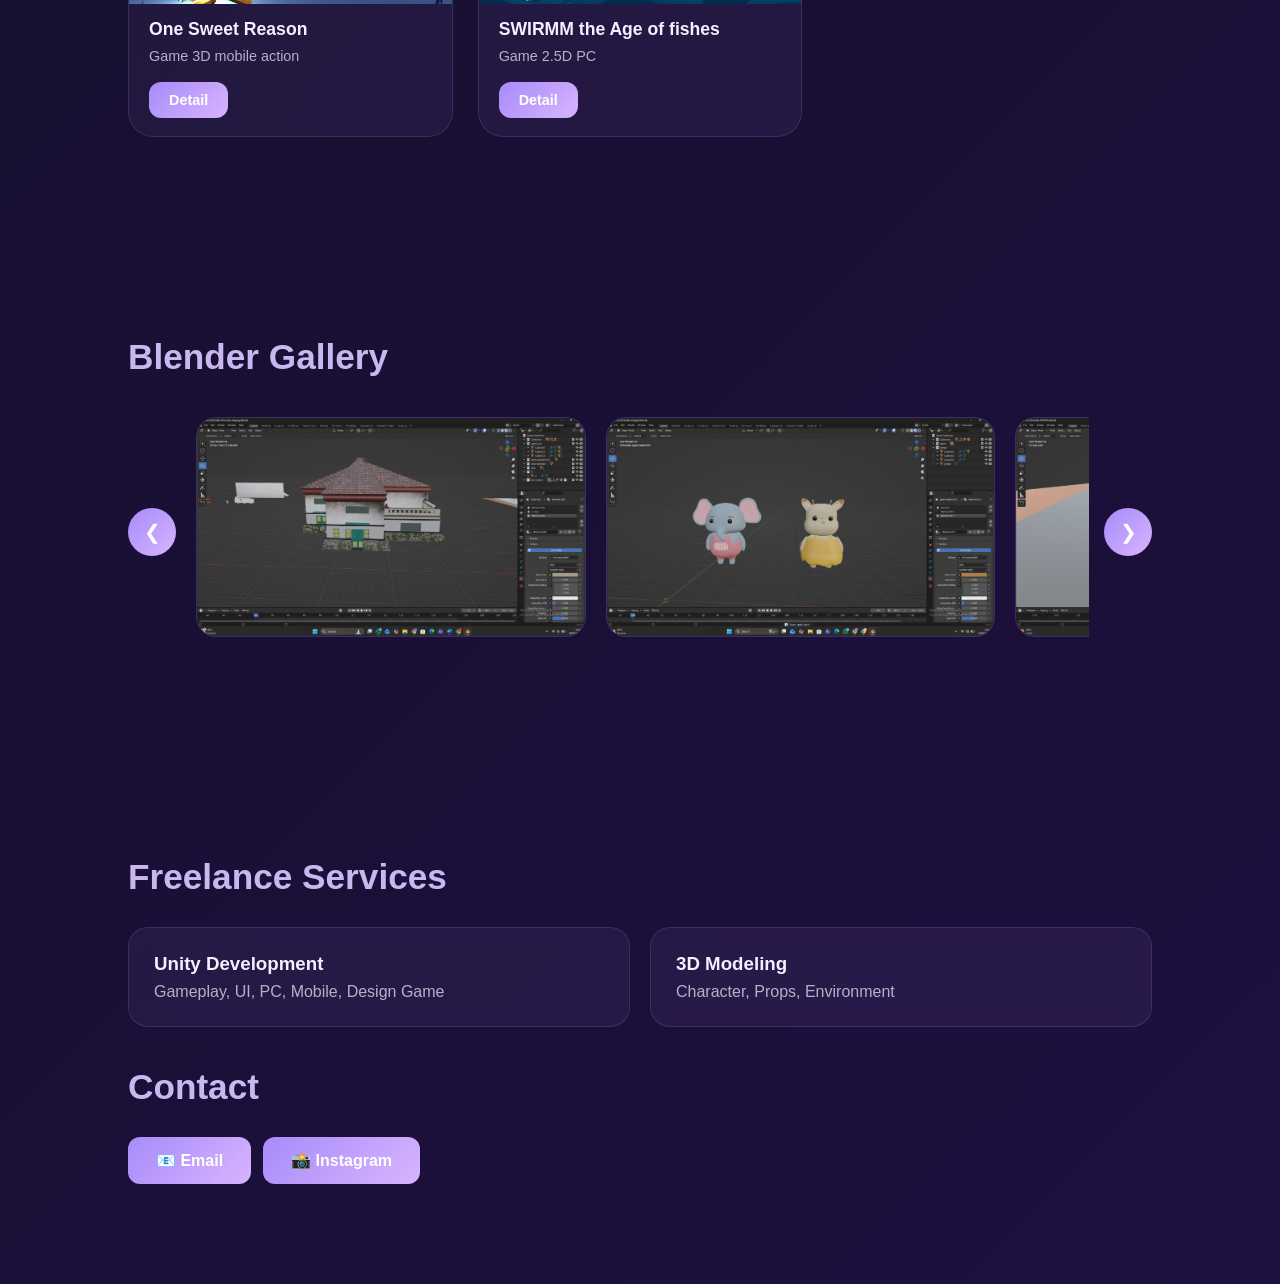
==== commit 1bfa6a40: "Update index.html" ====
--- a/index.html
+++ b/index.html
@@ -68,7 +68,7 @@
       <h3>Peserta Gameseed 2024 dan peserta Gameseed2026</h3>
       <p>2024-2026</p>
     </div>
-        <div class="timeline-item">
+    <div class="timeline-item">
       <h3>Peserta Spacejump (PENS)</h3>
       <p>2025-2026</p>
     </div>
@@ -77,67 +77,63 @@
 
 <section id="projects" class="fade">
   <h2>Game Projects</h2>
-  <div class="slider-container">
-    <button class="slider-btn prev">❮</button>
-    <div class="project-slider">
-
-      <div class="project-card">
-        <div class="card-img-wrap">
-          <img src="images/game1.png" alt="Urip Iku Urup"
-            onerror="this.style.display='none';this.nextElementSibling.style.display='flex'">
-          <div class="img-fallback">🎮</div>
-        </div>
-        <h3>Urip Iku Urup</h3>
-        <p>VR Horror Game</p>
-        <button class="detail-btn" onclick="location.href='games/uripikuurup.html'">Detail</button>
-      </div>
-
-      <div class="project-card">
-        <div class="card-img-wrap">
-          <img src="images/game2.png" alt="Before Tomorrow"
-            onerror="this.style.display='none';this.nextElementSibling.style.display='flex'">
-          <div class="img-fallback">🎮</div>
-        </div>
-        <h3>Before Tomorrow</h3>
-        <p>Game 3D PC</p>
-        <button class="detail-btn" onclick="location.href='games/project2.html'">Detail</button>
-      </div>
-
-      <div class="project-card">
-        <div class="card-img-wrap">
-          <img src="images/game3.jpg" alt="Project 3"
-            onerror="this.style.display='none';this.nextElementSibling.style.display='flex'">
-          <div class="img-fallback">🎮</div>
-        </div>
-        <h3>Langkah pertamamu di PENS </h3>
-        <p>Game 2D visual novel</p>
-        <button class="detail-btn" onclick="location.href='games/project3.html'">Detail</button>
-      </div>
-
-      <div class="project-card">
-        <div class="card-img-wrap">
-          <img src="images/game4.png" alt="Project 4"
-            onerror="this.style.display='none';this.nextElementSibling.style.display='flex'">
-          <div class="img-fallback">🎮</div>
-        </div>
-        <h3>One Sweet Reason</h3>
-        <p>Game 3D mobile action</p>
-        <button class="detail-btn" onclick="location.href='games/project4.html'">Detail</button>
-      </div>
-
-      <div class="project-card">
-        <div class="card-img-wrap">
-          <img src="images/game5.png" alt="Project 5"
-            onerror="this.style.display='none';this.nextElementSibling.style.display='flex'">
-          <div class="img-fallback">🎮</div>
-        </div>
-        <h3>SWIRMM the Age of fishes</h3>
-        <p>Game 2.5D PC </p>
-        <button class="detail-btn" onclick="location.href='games/project5.html'">Detail</button>
-      </div>
-
-    </div>
-    <button class="slider-btn next">❯</button>
+  <div class="project-grid">
+
+    <div class="project-card">
+      <div class="card-img-wrap">
+        <img src="images/game1.png" alt="Urip Iku Urup"
+          onerror="this.style.display='none';this.nextElementSibling.style.display='flex'">
+        <div class="img-fallback">🎮</div>
+      </div>
+      <h3>Urip Iku Urup</h3>
+      <p>VR Horror Game</p>
+      <button class="detail-btn" onclick="location.href='games/uripikuurup.html'">Detail</button>
+    </div>
+
+    <div class="project-card">
+      <div class="card-img-wrap">
+        <img src="images/game2.png" alt="Before Tomorrow"
+          onerror="this.style.display='none';this.nextElementSibling.style.display='flex'">
+        <div class="img-fallback">🎮</div>
+      </div>
+      <h3>Before Tomorrow</h3>
+      <p>Game 3D PC</p>
+      <button class="detail-btn" onclick="location.href='games/project2.html'">Detail</button>
+    </div>
+
+    <div class="project-card">
+      <div class="card-img-wrap">
+        <img src="images/game3.jpg" alt="Project 3"
+          onerror="this.style.display='none';this.nextElementSibling.style.display='flex'">
+        <div class="img-fallback">🎮</div>
+      </div>
+      <h3>Langkah pertamamu di PENS</h3>
+      <p>Game 2D visual novel</p>
+      <button class="detail-btn" onclick="location.href='games/project3.html'">Detail</button>
+    </div>
+
+    <div class="project-card">
+      <div class="card-img-wrap">
+        <img src="images/game4.png" alt="Project 4"
+          onerror="this.style.display='none';this.nextElementSibling.style.display='flex'">
+        <div class="img-fallback">🎮</div>
+      </div>
+      <h3>One Sweet Reason</h3>
+      <p>Game 3D mobile action</p>
+      <button class="detail-btn" onclick="location.href='games/project4.html'">Detail</button>
+    </div>
+
+    <div class="project-card">
+      <div class="card-img-wrap">
+        <img src="images/game5.png" alt="Project 5"
+          onerror="this.style.display='none';this.nextElementSibling.style.display='flex'">
+        <div class="img-fallback">🎮</div>
+      </div>
+      <h3>SWIRMM the Age of fishes</h3>
+      <p>Game 2.5D PC</p>
+      <button class="detail-btn" onclick="location.href='games/project5.html'">Detail</button>
+    </div>
+
   </div>
 </section>
 
@@ -146,7 +142,6 @@
   <div class="slider-container">
     <button class="gallery-prev">❮</button>
     <div class="gallery-slider">
-
       <div class="gallery-item">
         <img src="images/blender1.png" alt="Blender 1"
           onerror="this.style.display='none';this.nextElementSibling.style.display='block'">
@@ -168,36 +163,35 @@
         <span class="gallery-placeholder">🎨</span>
       </div>
       <div class="gallery-item">
-        <img src="images/blender5.png" alt="Blender 4"
-          onerror="this.style.display='none';this.nextElementSibling.style.display='block'">
-        <span class="gallery-placeholder">🎨</span>
-      </div>
-      <div class="gallery-item">
-        <img src="images/blender6.png" alt="Blender 4"
-          onerror="this.style.display='none';this.nextElementSibling.style.display='block'">
-        <span class="gallery-placeholder">🎨</span>
-      </div>
-      <div class="gallery-item">
-        <img src="images/blender7.png" alt="Blender 4"
-          onerror="this.style.display='none';this.nextElementSibling.style.display='block'">
-        <span class="gallery-placeholder">🎨</span>
-      </div>
-      <div class="gallery-item">
-        <img src="images/blender8.png" alt="Blender 4"
-          onerror="this.style.display='none';this.nextElementSibling.style.display='block'">
-        <span class="gallery-placeholder">🎨</span>
-      </div>
-      <div class="gallery-item">
-        <img src="images/blender9.png" alt="Blender 4"
-          onerror="this.style.display='none';this.nextElementSibling.style.display='block'">
-        <span class="gallery-placeholder">🎨</span>
-      </div>
-      <div class="gallery-item">
-        <img src="images/blender10.png" alt="Blender 4"
-          onerror="this.style.display='none';this.nextElementSibling.style.display='block'">
-        <span class="gallery-placeholder">🎨</span>
-      </div>
-
+        <img src="images/blender5.png" alt="Blender 5"
+          onerror="this.style.display='none';this.nextElementSibling.style.display='block'">
+        <span class="gallery-placeholder">🎨</span>
+      </div>
+      <div class="gallery-item">
+        <img src="images/blender6.png" alt="Blender 6"
+          onerror="this.style.display='none';this.nextElementSibling.style.display='block'">
+        <span class="gallery-placeholder">🎨</span>
+      </div>
+      <div class="gallery-item">
+        <img src="images/blender7.png" alt="Blender 7"
+          onerror="this.style.display='none';this.nextElementSibling.style.display='block'">
+        <span class="gallery-placeholder">🎨</span>
+      </div>
+      <div class="gallery-item">
+        <img src="images/blender8.png" alt="Blender 8"
+          onerror="this.style.display='none';this.nextElementSibling.style.display='block'">
+        <span class="gallery-placeholder">🎨</span>
+      </div>
+      <div class="gallery-item">
+        <img src="images/blender9.png" alt="Blender 9"
+          onerror="this.style.display='none';this.nextElementSibling.style.display='block'">
+        <span class="gallery-placeholder">🎨</span>
+      </div>
+      <div class="gallery-item">
+        <img src="images/blender10.png" alt="Blender 10"
+          onerror="this.style.display='none';this.nextElementSibling.style.display='block'">
+        <span class="gallery-placeholder">🎨</span>
+      </div>
     </div>
     <button class="gallery-next">❯</button>
   </div>
--- a/style.css
+++ b/style.css
@@ -38,7 +38,6 @@
   opacity:.15;
   z-index:-1;
 }
-
 
 body.light{ background:#f5f0ff; color:#1e1040; }
 body.light .navbar{ background:rgba(255,255,255,.9); border:1px solid rgba(160,120,255,.15); }
@@ -51,7 +50,6 @@
 body.light .project-card p{ color:#6d28d9; }
 body.light .timeline-item p{ color:#7c3aed; }
 
-
 .navbar{
   position:fixed;
   top:20px; left:50%;
@@ -141,11 +139,9 @@
 }
 .btn:hover{ transform:translateY(-5px); box-shadow:0 10px 25px rgba(167,139,250,.4); }
 
-/* SECTION */
 section{ padding:100px 10%; }
 h2{ font-size:2.2rem; margin-bottom:30px; color:#c9b8f0; }
 
-/* SKILLS */
 .skills{ display:flex; flex-wrap:wrap; gap:15px; margin-bottom:30px; }
 .skill{
   background:var(--card);
@@ -157,7 +153,6 @@
 }
 .skill:hover{ transform:translateY(-5px); box-shadow:0 8px 20px rgba(167,139,250,.2); }
 
-/* TIMELINE */
 .timeline{ border-left:3px solid #a78bfa; padding-left:30px; }
 .timeline-item{
   background:var(--card);
@@ -169,28 +164,13 @@
 }
 .timeline-item p{ opacity:.7; margin-top:5px; }
 
-/* SLIDER WRAPPER */
-.slider-container{
-  display:flex;
-  align-items:center;
-  gap:15px;
-}
-
-.project-slider{
-  display:flex;
+.project-grid{
+  display:grid;
+  grid-template-columns:repeat(3, 1fr);
   gap:25px;
-  overflow-x:auto;
-  scroll-behavior:smooth;
-  width:100%;
-  padding:10px 5px 20px;
-  scrollbar-width:none;
-}
-.project-slider::-webkit-scrollbar{ display:none; }
+}
 
 .project-card{
-  min-width:320px;
-  max-width:320px;
-  flex-shrink:0;
   background:var(--card);
   backdrop-filter:blur(15px);
   border:1px solid var(--border);
@@ -247,7 +227,11 @@
 }
 .detail-btn:hover{ transform:translateY(-3px); box-shadow:0 6px 18px rgba(167,139,250,.4); }
 
-/* GALLERY SLIDER */
+.slider-container{
+  display:flex;
+  align-items:center;
+  gap:15px;
+}
 .gallery-slider{
   display:flex;
   gap:20px;
@@ -286,8 +270,6 @@
   display:none;
 }
 
-/* SLIDER BUTTONS */
-.slider-btn,
 .gallery-prev,
 .gallery-next{
   width:48px; height:48px;
@@ -298,14 +280,12 @@
   flex-shrink:0;
   transition:.3s;
 }
-.slider-btn:hover,
 .gallery-prev:hover,
 .gallery-next:hover{
   transform:scale(1.1);
   box-shadow:0 0 15px rgba(167,139,250,.5);
 }
 
-/* SERVICES */
 .service-container{
   display:grid;
   grid-template-columns:repeat(auto-fit,minmax(280px,1fr));
@@ -324,7 +304,6 @@
 .service h3{ margin-bottom:8px; }
 .service p{ opacity:.7; }
 
-/* CONTACT */
 .contact-links{ display:flex; flex-wrap:wrap; gap:12px; }
 .contact-btn{
   display:inline-block;
@@ -338,11 +317,15 @@
 }
 .contact-btn:hover{ transform:translateY(-5px); box-shadow:0 10px 25px rgba(167,139,250,.35); }
 
-/* ANIMATION */
 .fade{ opacity:0; transform:translateY(40px); transition:1s; }
 .fade.show{ opacity:1; transform:translateY(0); }
 
-/* MOBILE */
+@media(max-width:1024px){
+  .project-grid{
+    grid-template-columns:repeat(2, 1fr);
+  }
+}
+
 @media(max-width:768px){
   .navbar{
     flex-wrap:wrap;
@@ -369,14 +352,13 @@
   section{ padding:60px 4%; }
   h2{ font-size:1.8rem; }
 
-  /* Slider */
+  .project-grid{
+    grid-template-columns:1fr;
+  }
+
   .slider-container{ gap:6px; }
-  .project-slider{ padding:10px 0 20px; gap:10px; }
   .gallery-slider{ padding:10px 0 20px; gap:10px; }
-  .project-card{ min-width:calc(100vw - 8% - 90px); max-width:calc(100vw - 8% - 90px); }
   .gallery-item{ min-width:calc(100vw - 8% - 90px); height:200px; }
-
-  .slider-btn,
   .gallery-prev,
   .gallery-next{ width:38px; height:38px; font-size:16px; }
 }
@@ -385,6 +367,6 @@
   .hero{ padding:280px 15px 60px; }
   .hero h1{ font-size:1.9rem; }
   .nav-links{ font-size:.8rem; gap:8px; }
-  .project-card{ min-width:calc(100vw - 8% - 80px); max-width:calc(100vw - 8% - 80px); }
+  .project-grid{ grid-template-columns:1fr; }
   .gallery-item{ min-width:calc(100vw - 8% - 80px); }
 }
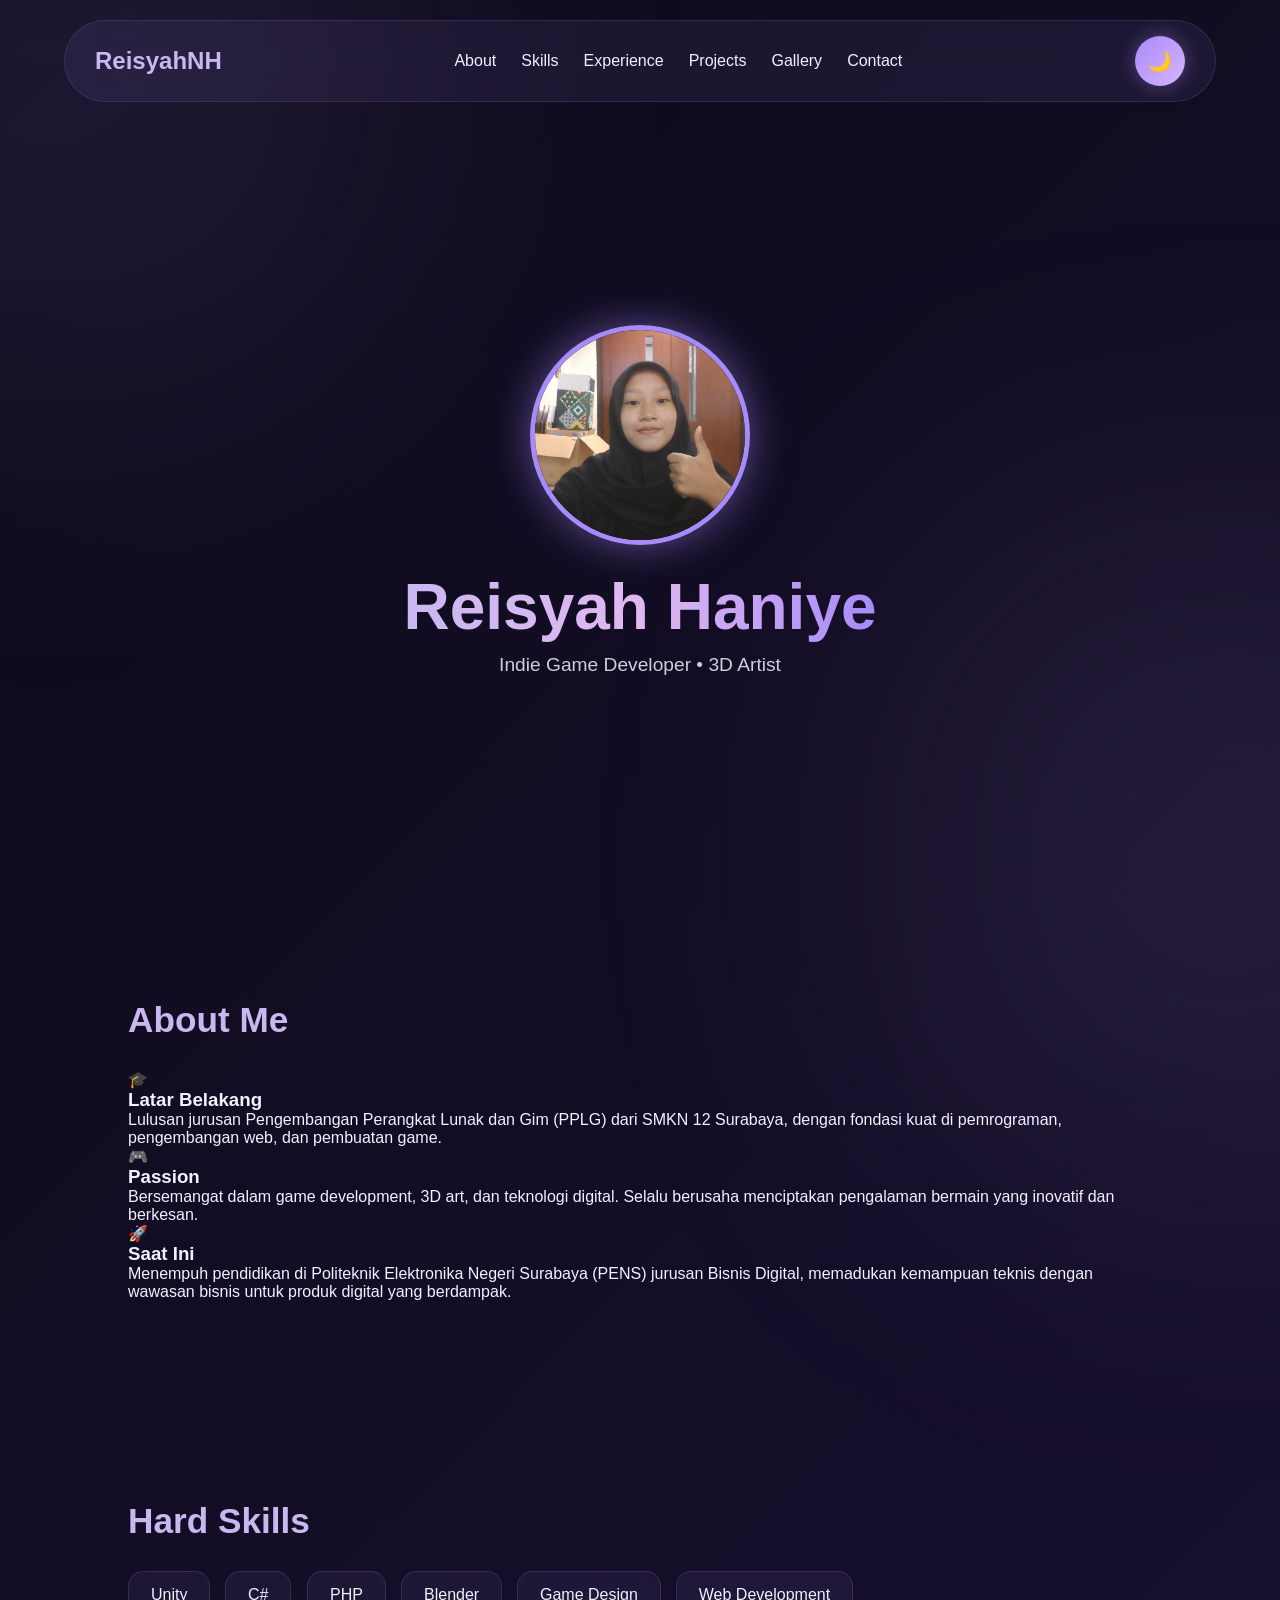
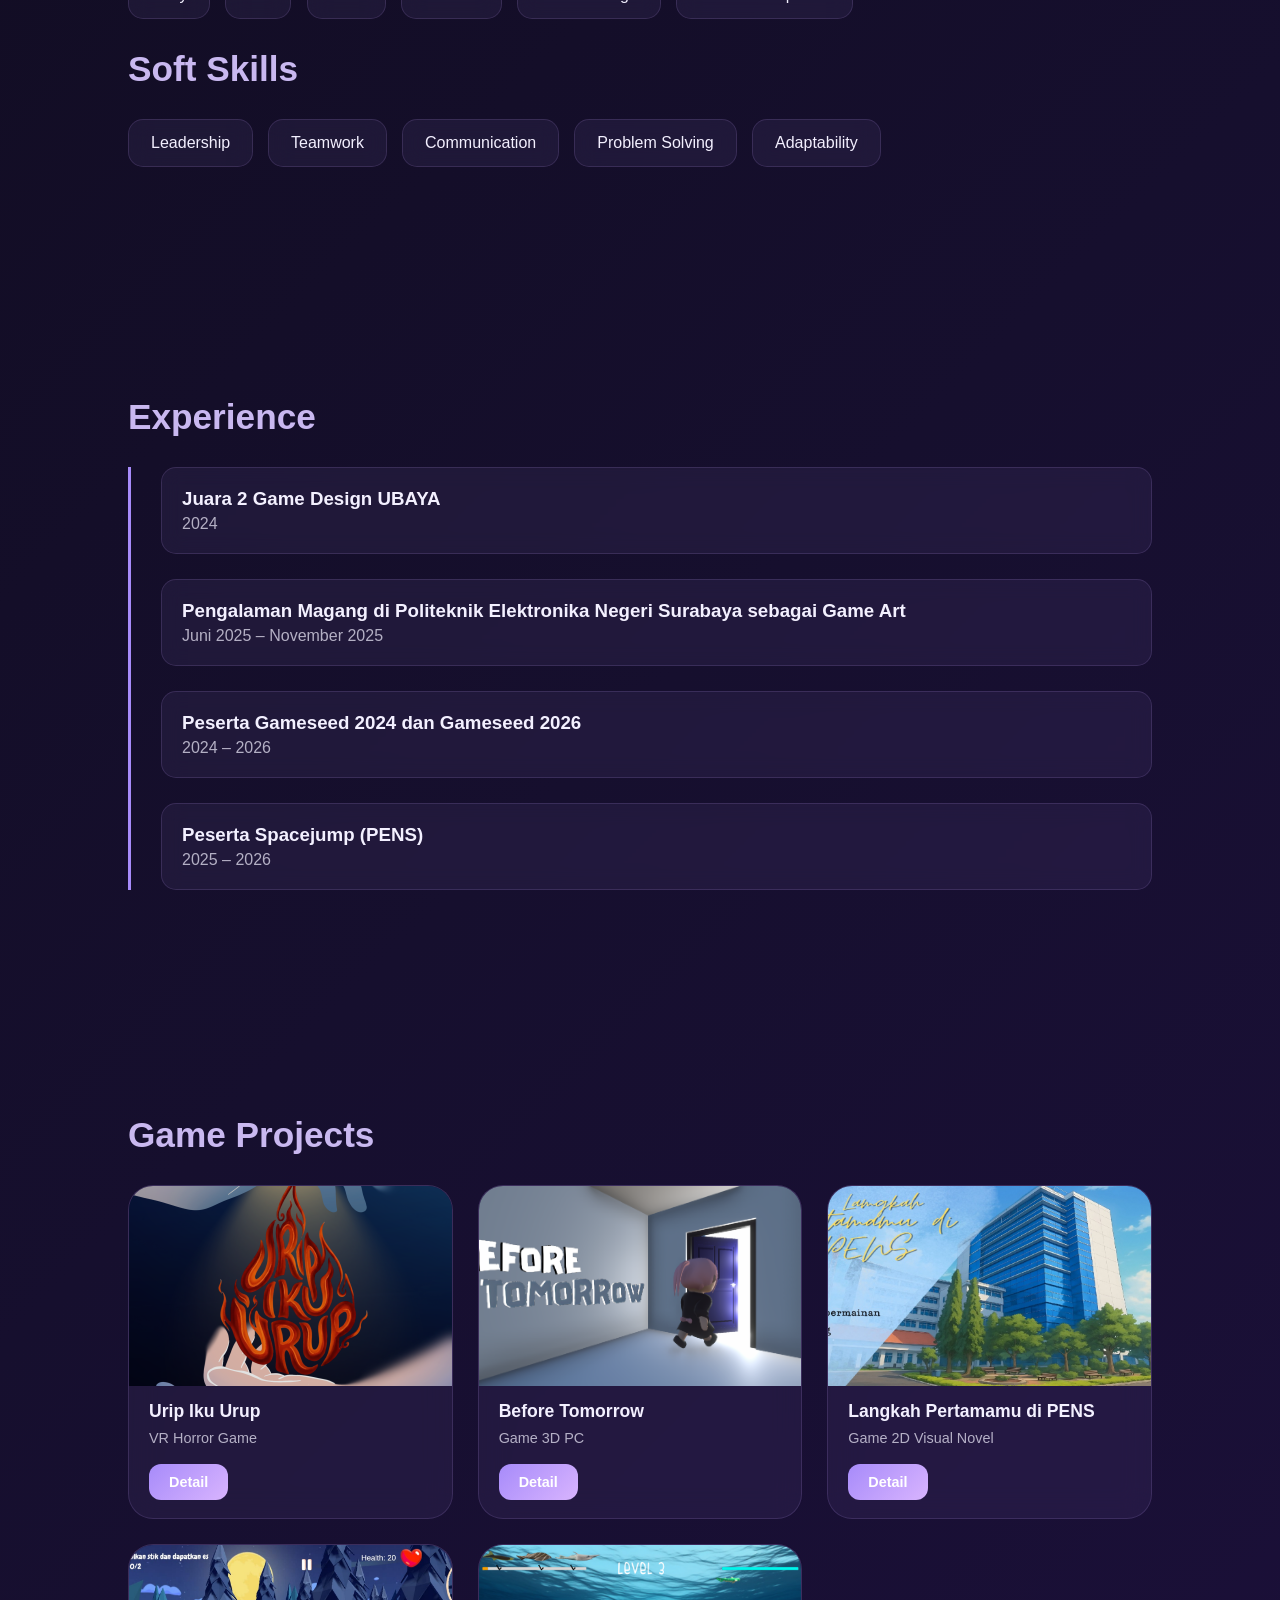
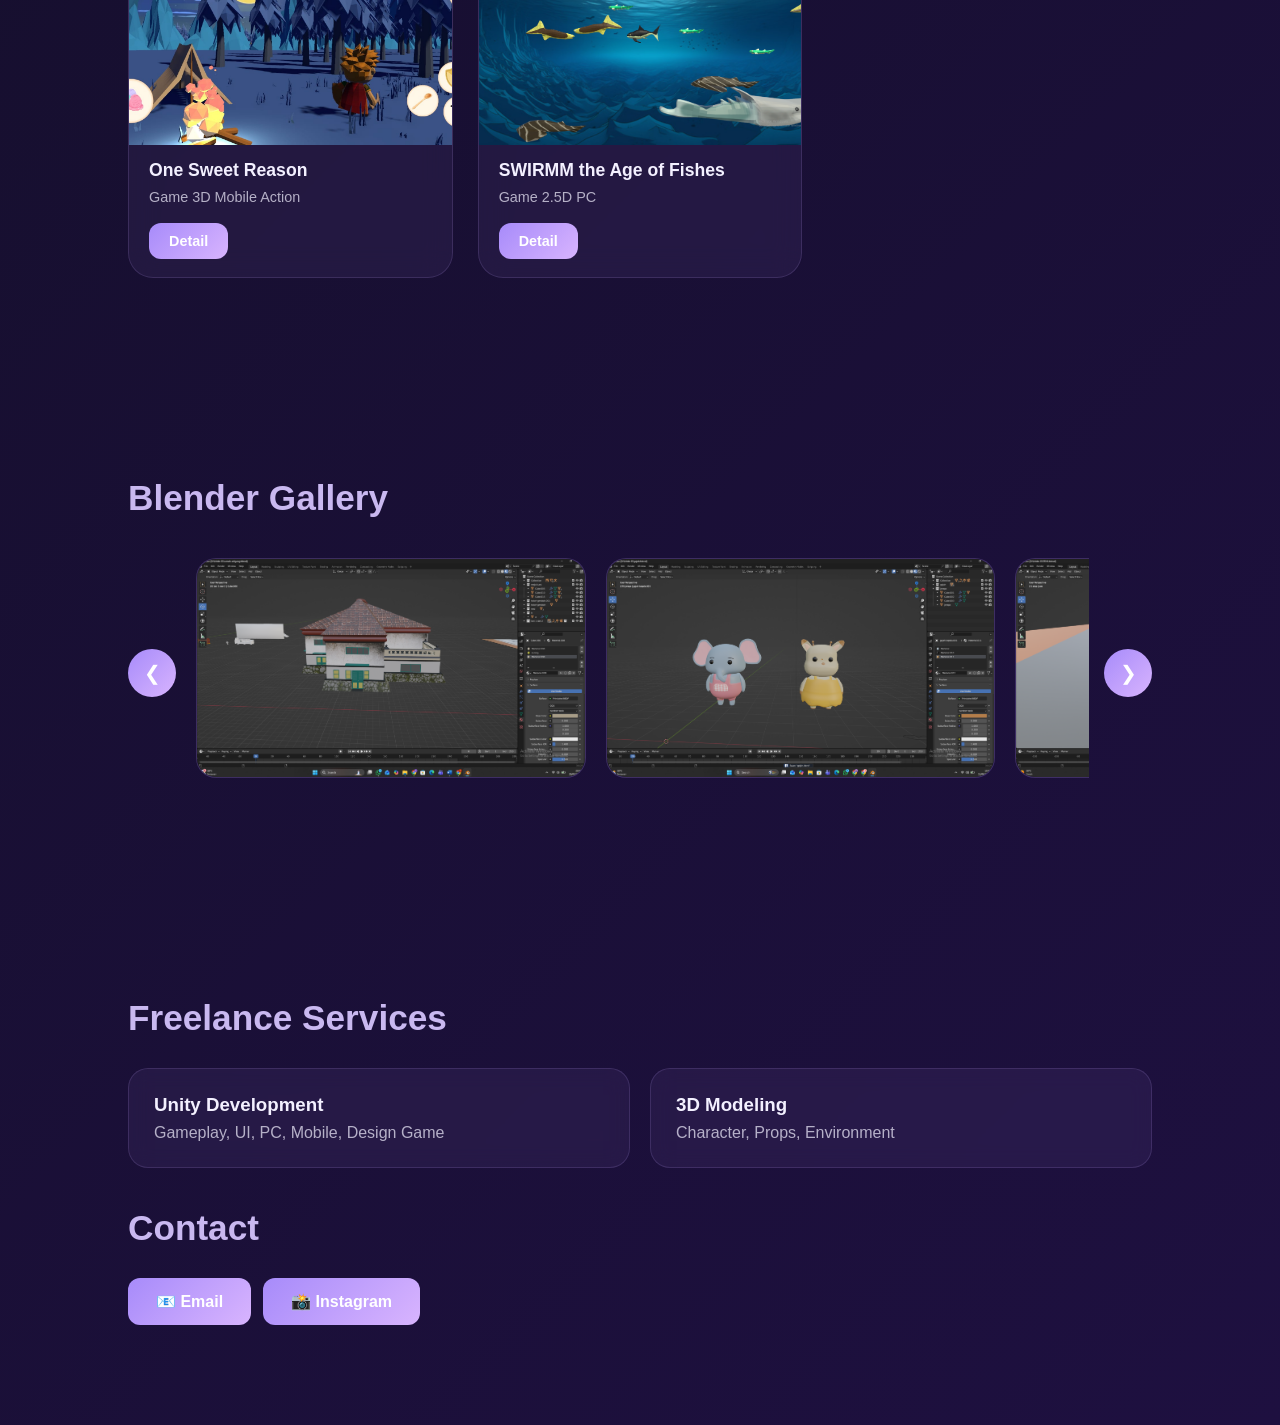
==== commit 24d8132c: "Update index.html" ====
--- a/index.html
+++ b/index.html
@@ -30,7 +30,23 @@
 
 <section id="about" class="fade">
   <h2>About Me</h2>
-  <p>Halo, saya Reisyah Nayla Haniye, memiliki ketertarikan pada pengembangan perangkat lunak, game development, dan teknologi digital. Saya memiliki latar belakang pendidikan Pengembangan Perangkat Lunak dan Gim (PPLG) dari SMKN 12 Surabaya, yang membekali saya dengan dasar pemrograman, pengembangan website, dan pembuatan gim. Saat ini, saya sedang menempuh pendidikan tinggi di Politeknik Elektronika Negeri Surabaya (PENS) jurusan Bisnis Digital. Melalui kombinasi latar belakang ini, saya terus mengembangkan kemampuan teknis dan bisnis untuk menciptakan produk digital yang inovatif, kreatif, dan memberikan manfaat bagi banyak orang.</p>
+  <div class="about-grid">
+    <div class="about-card">
+      <span class="about-icon">🎓</span>
+      <h3>Latar Belakang</h3>
+      <p>Lulusan jurusan Pengembangan Perangkat Lunak dan Gim (PPLG) dari SMKN 12 Surabaya, dengan fondasi kuat di pemrograman, pengembangan web, dan pembuatan game.</p>
+    </div>
+    <div class="about-card">
+      <span class="about-icon">🎮</span>
+      <h3>Passion</h3>
+      <p>Bersemangat dalam game development, 3D art, dan teknologi digital. Selalu berusaha menciptakan pengalaman bermain yang inovatif dan berkesan.</p>
+    </div>
+    <div class="about-card">
+      <span class="about-icon">🚀</span>
+      <h3>Saat Ini</h3>
+      <p>Menempuh pendidikan di Politeknik Elektronika Negeri Surabaya (PENS) jurusan Bisnis Digital, memadukan kemampuan teknis dengan wawasan bisnis untuk produk digital yang berdampak.</p>
+    </div>
+  </div>
 </section>
 
 <section id="skills" class="fade">
@@ -38,10 +54,10 @@
   <div class="skills">
     <div class="skill">Unity</div>
     <div class="skill">C#</div>
-    <div class="skill">php</div>
+    <div class="skill">PHP</div>
     <div class="skill">Blender</div>
     <div class="skill">Game Design</div>
-    <div class="skill">web developmen</div>
+    <div class="skill">Web Development</div>
   </div>
   <h2>Soft Skills</h2>
   <div class="skills">
@@ -57,20 +73,20 @@
   <h2>Experience</h2>
   <div class="timeline">
     <div class="timeline-item">
-      <h3>Juara 2  Game Design UBAYA</h3>
+      <h3>Juara 2 Game Design UBAYA</h3>
       <p>2024</p>
     </div>
     <div class="timeline-item">
-      <h3>Pengalaman Magang di Politeknik Elektronika Negeri Surabaya sebagai game art</h3>
-      <p>Juni 2025 - November 2025</p>
-    </div>
-    <div class="timeline-item">
-      <h3>Peserta Gameseed 2024 dan peserta Gameseed2026</h3>
-      <p>2024-2026</p>
+      <h3>Pengalaman Magang di Politeknik Elektronika Negeri Surabaya sebagai Game Art</h3>
+      <p>Juni 2025 – November 2025</p>
+    </div>
+    <div class="timeline-item">
+      <h3>Peserta Gameseed 2024 dan Gameseed 2026</h3>
+      <p>2024 – 2026</p>
     </div>
     <div class="timeline-item">
       <h3>Peserta Spacejump (PENS)</h3>
-      <p>2025-2026</p>
+      <p>2025 – 2026</p>
     </div>
   </div>
 </section>
@@ -107,8 +123,8 @@
           onerror="this.style.display='none';this.nextElementSibling.style.display='flex'">
         <div class="img-fallback">🎮</div>
       </div>
-      <h3>Langkah pertamamu di PENS</h3>
-      <p>Game 2D visual novel</p>
+      <h3>Langkah Pertamamu di PENS</h3>
+      <p>Game 2D Visual Novel</p>
       <button class="detail-btn" onclick="location.href='games/project3.html'">Detail</button>
     </div>
 
@@ -119,7 +135,7 @@
         <div class="img-fallback">🎮</div>
       </div>
       <h3>One Sweet Reason</h3>
-      <p>Game 3D mobile action</p>
+      <p>Game 3D Mobile Action</p>
       <button class="detail-btn" onclick="location.href='games/project4.html'">Detail</button>
     </div>
 
@@ -129,7 +145,7 @@
           onerror="this.style.display='none';this.nextElementSibling.style.display='flex'">
         <div class="img-fallback">🎮</div>
       </div>
-      <h3>SWIRMM the Age of fishes</h3>
+      <h3>SWIRMM the Age of Fishes</h3>
       <p>Game 2.5D PC</p>
       <button class="detail-btn" onclick="location.href='games/project5.html'">Detail</button>
     </div>
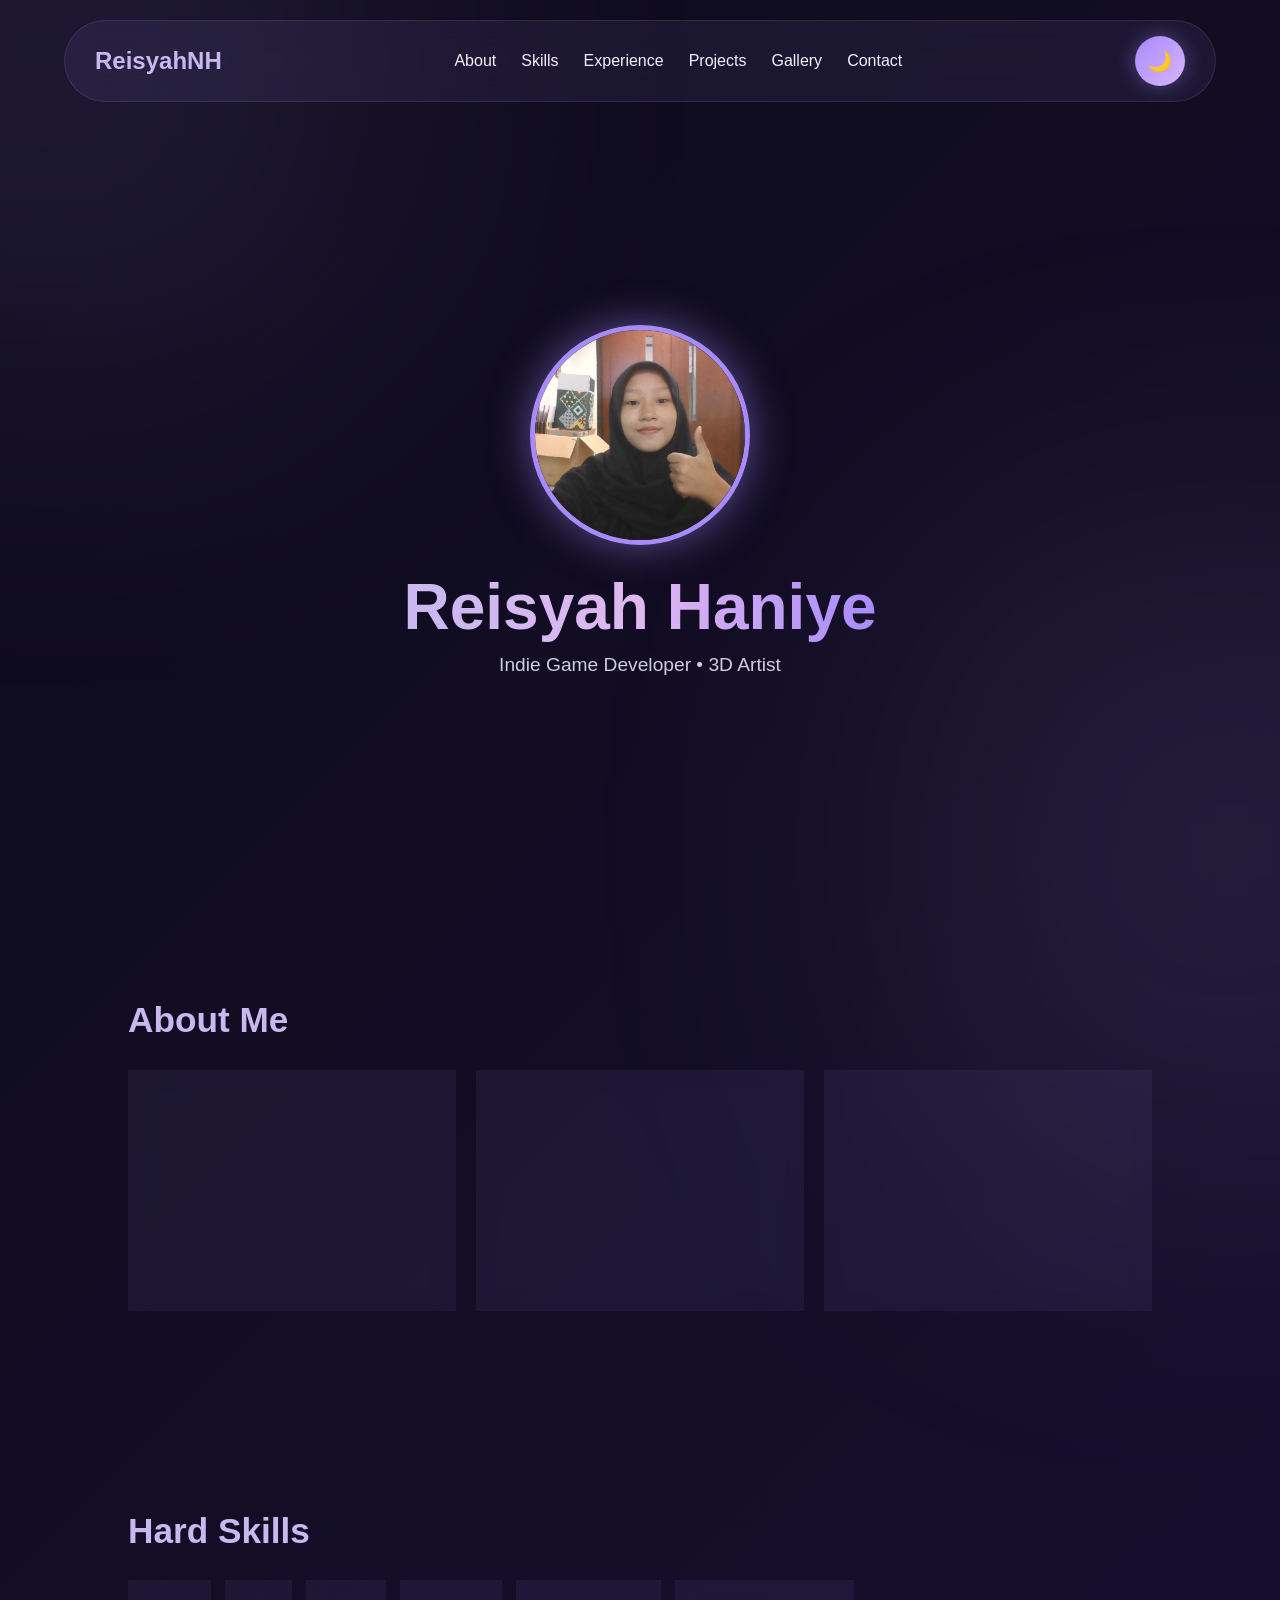
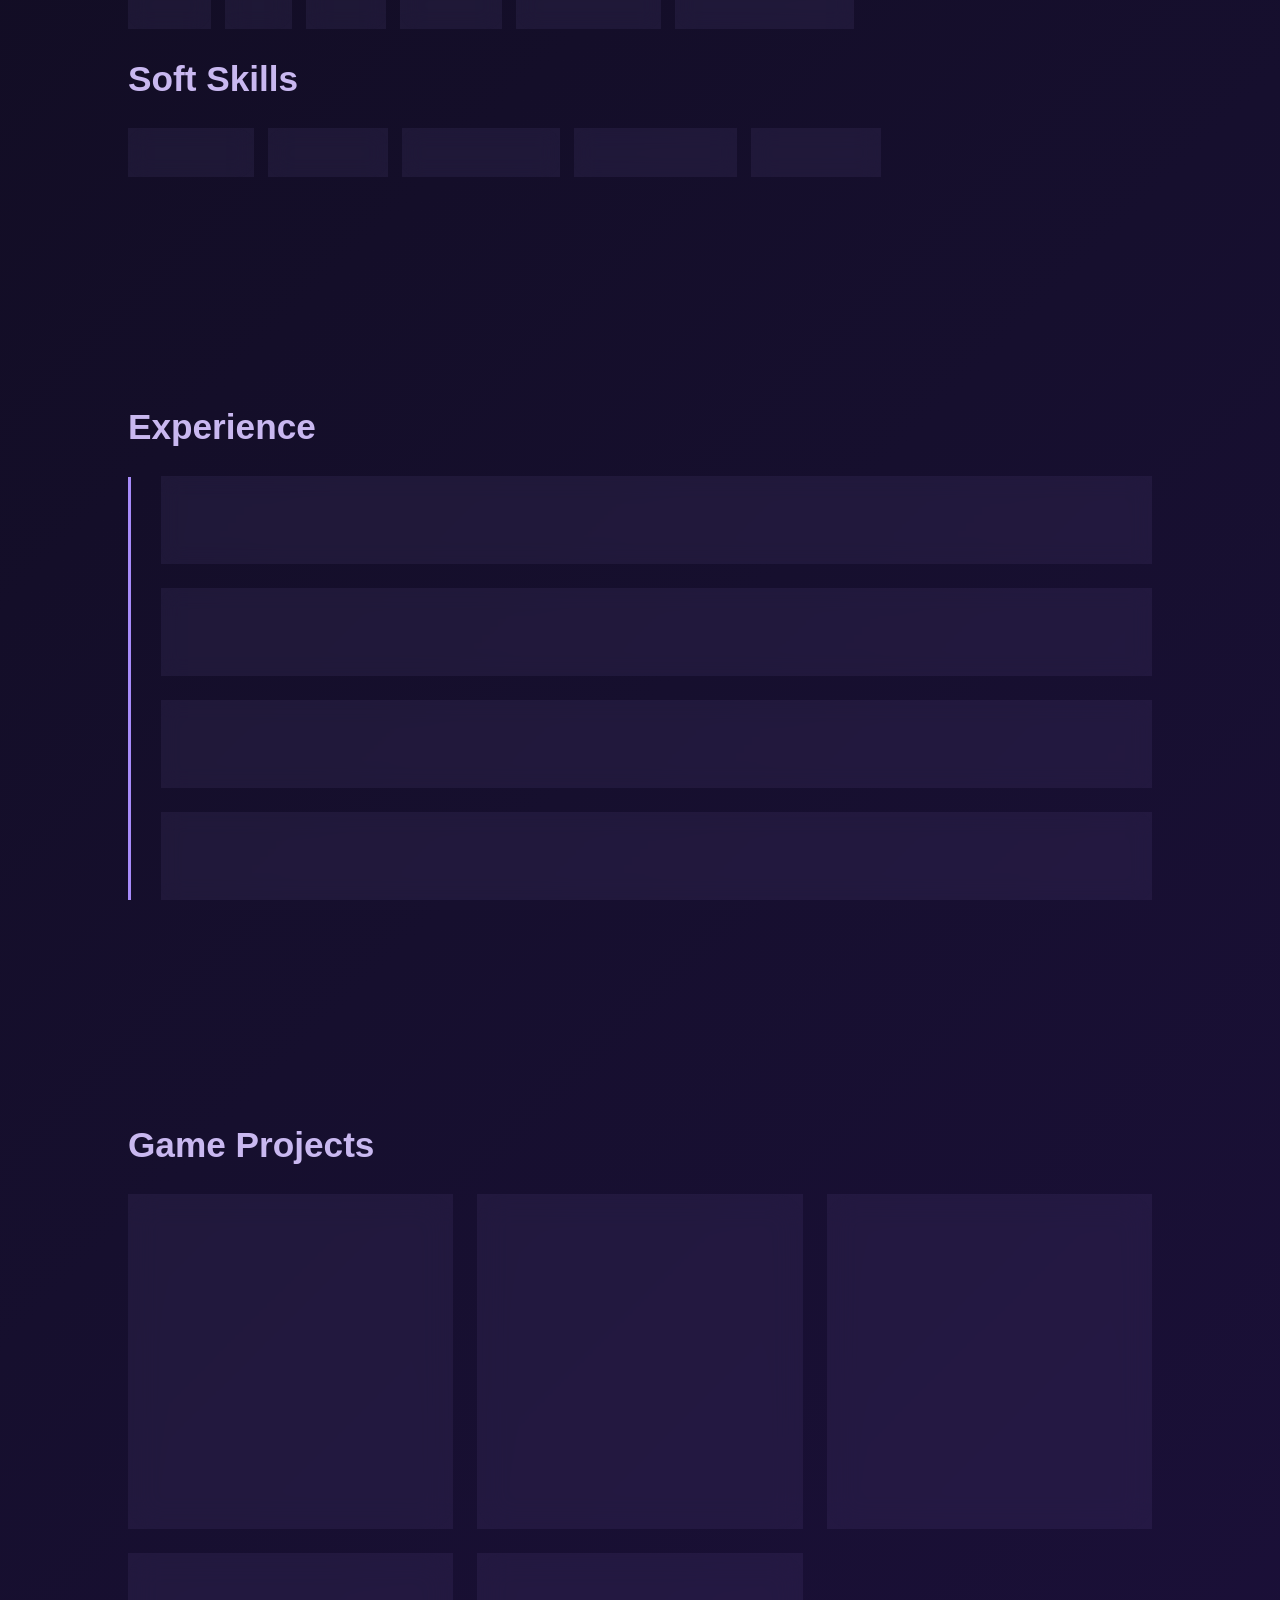
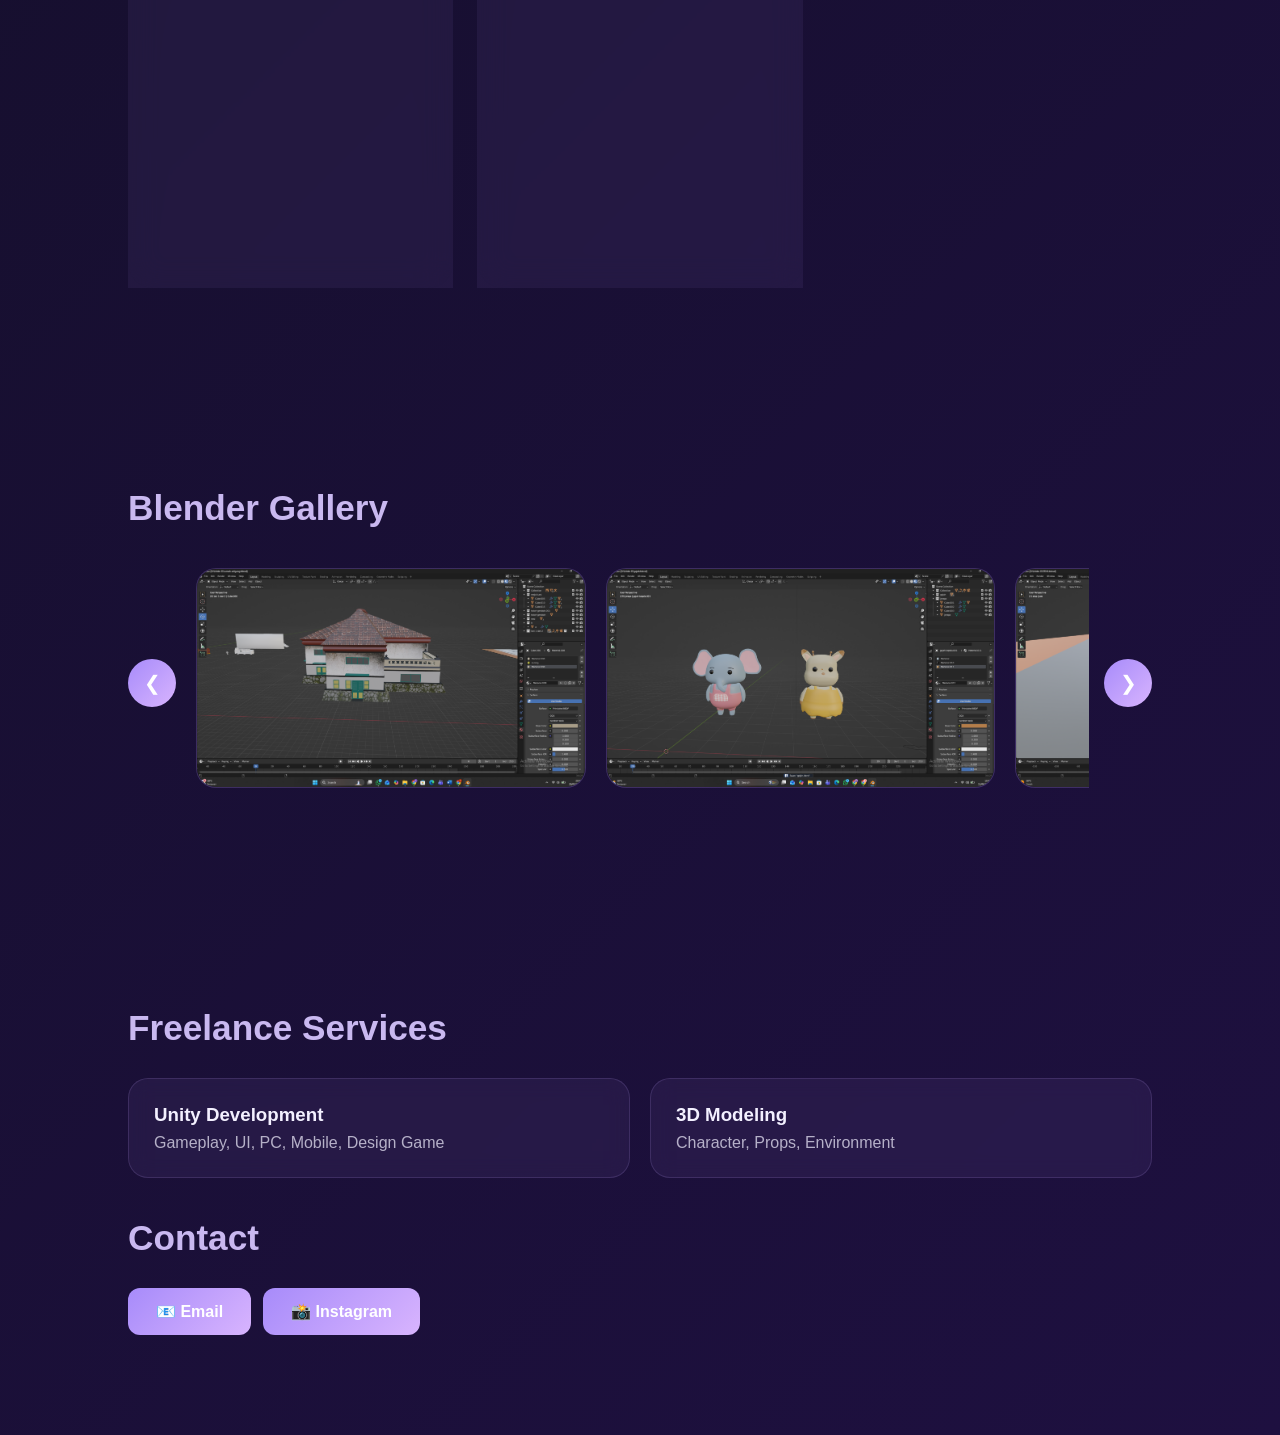
==== commit a874112b: "Update index.html" ====
--- a/index.html
+++ b/index.html
@@ -32,17 +32,14 @@
   <h2>About Me</h2>
   <div class="about-grid">
     <div class="about-card">
-      <span class="about-icon">🎓</span>
       <h3>Latar Belakang</h3>
-      <p>Lulusan jurusan Pengembangan Perangkat Lunak dan Gim (PPLG) dari SMKN 12 Surabaya, dengan fondasi kuat di pemrograman, pengembangan web, dan pembuatan game.</p>
+      <p>Lulusan jurusan Pengembangan Perangkat Lunak dan Gim (PPLG) dari SMKN 12 Surabaya, dengan fondasi di pemrograman, pengembangan web, dan pembuatan game.</p>
     </div>
     <div class="about-card">
-      <span class="about-icon">🎮</span>
       <h3>Passion</h3>
       <p>Bersemangat dalam game development, 3D art, dan teknologi digital. Selalu berusaha menciptakan pengalaman bermain yang inovatif dan berkesan.</p>
     </div>
     <div class="about-card">
-      <span class="about-icon">🚀</span>
       <h3>Saat Ini</h3>
       <p>Menempuh pendidikan di Politeknik Elektronika Negeri Surabaya (PENS) jurusan Bisnis Digital, memadukan kemampuan teknis dengan wawasan bisnis untuk produk digital yang berdampak.</p>
     </div>
--- a/style.css
+++ b/style.css
@@ -141,6 +141,48 @@
 
 section{ padding:100px 10%; }
 h2{ font-size:2.2rem; margin-bottom:30px; color:#c9b8f0; }
+
+.about-grid{
+  display:grid;
+  grid-template-columns:repeat(3,1fr);
+  gap:20px;
+  margin-top:10px;
+}
+.about-card{
+  background:var(--card);
+  border:1px solid var(--border);
+  border-radius:20px;
+  padding:28px 24px;
+  backdrop-filter:blur(10px);
+  transition:.3s;
+}
+.about-card:hover{
+  transform:translateY(-6px);
+  box-shadow:0 12px 30px rgba(167,139,250,.2);
+  border-color:rgba(167,139,250,.35);
+}
+.about-icon{
+  font-size:2rem;
+  display:block;
+  margin-bottom:14px;
+}
+.about-card h3{
+  font-size:1rem;
+  color:var(--blue);
+  margin-bottom:10px;
+  font-weight:700;
+  text-transform:uppercase;
+  letter-spacing:.5px;
+}
+.about-card p{
+  font-size:.92rem;
+  line-height:1.75;
+  opacity:.8;
+}
+body.light .about-card{
+  background:white;
+  color:#1e1040;
+}
 
 .skills{ display:flex; flex-wrap:wrap; gap:15px; margin-bottom:30px; }
 .skill{
@@ -304,6 +346,7 @@
 .service h3{ margin-bottom:8px; }
 .service p{ opacity:.7; }
 
+/* CONTACT */
 .contact-links{ display:flex; flex-wrap:wrap; gap:12px; }
 .contact-btn{
   display:inline-block;
@@ -321,12 +364,14 @@
 .fade.show{ opacity:1; transform:translateY(0); }
 
 @media(max-width:1024px){
+  .about-grid{ grid-template-columns:repeat(2,1fr); }
   .project-grid{
     grid-template-columns:repeat(2, 1fr);
   }
 }
 
 @media(max-width:768px){
+  .about-grid{ grid-template-columns:1fr; }
   .navbar{
     flex-wrap:wrap;
     justify-content:center;
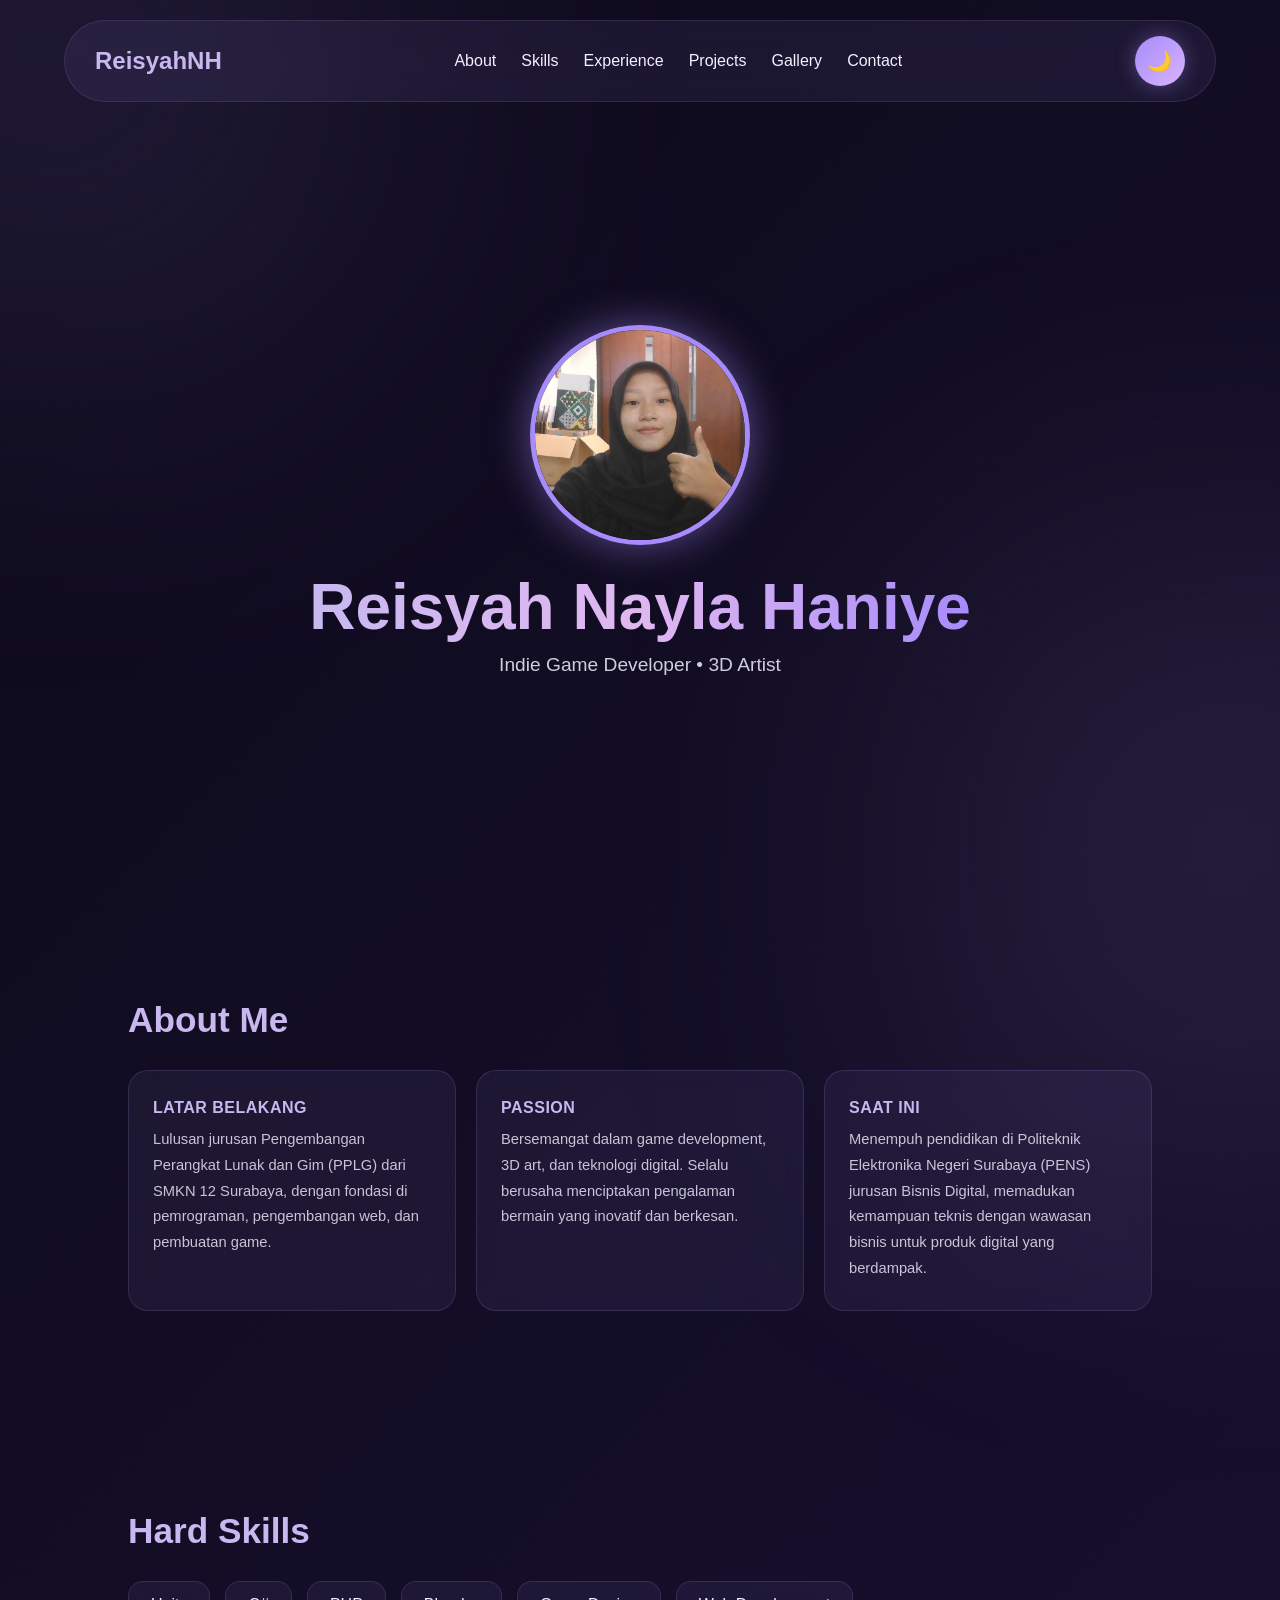
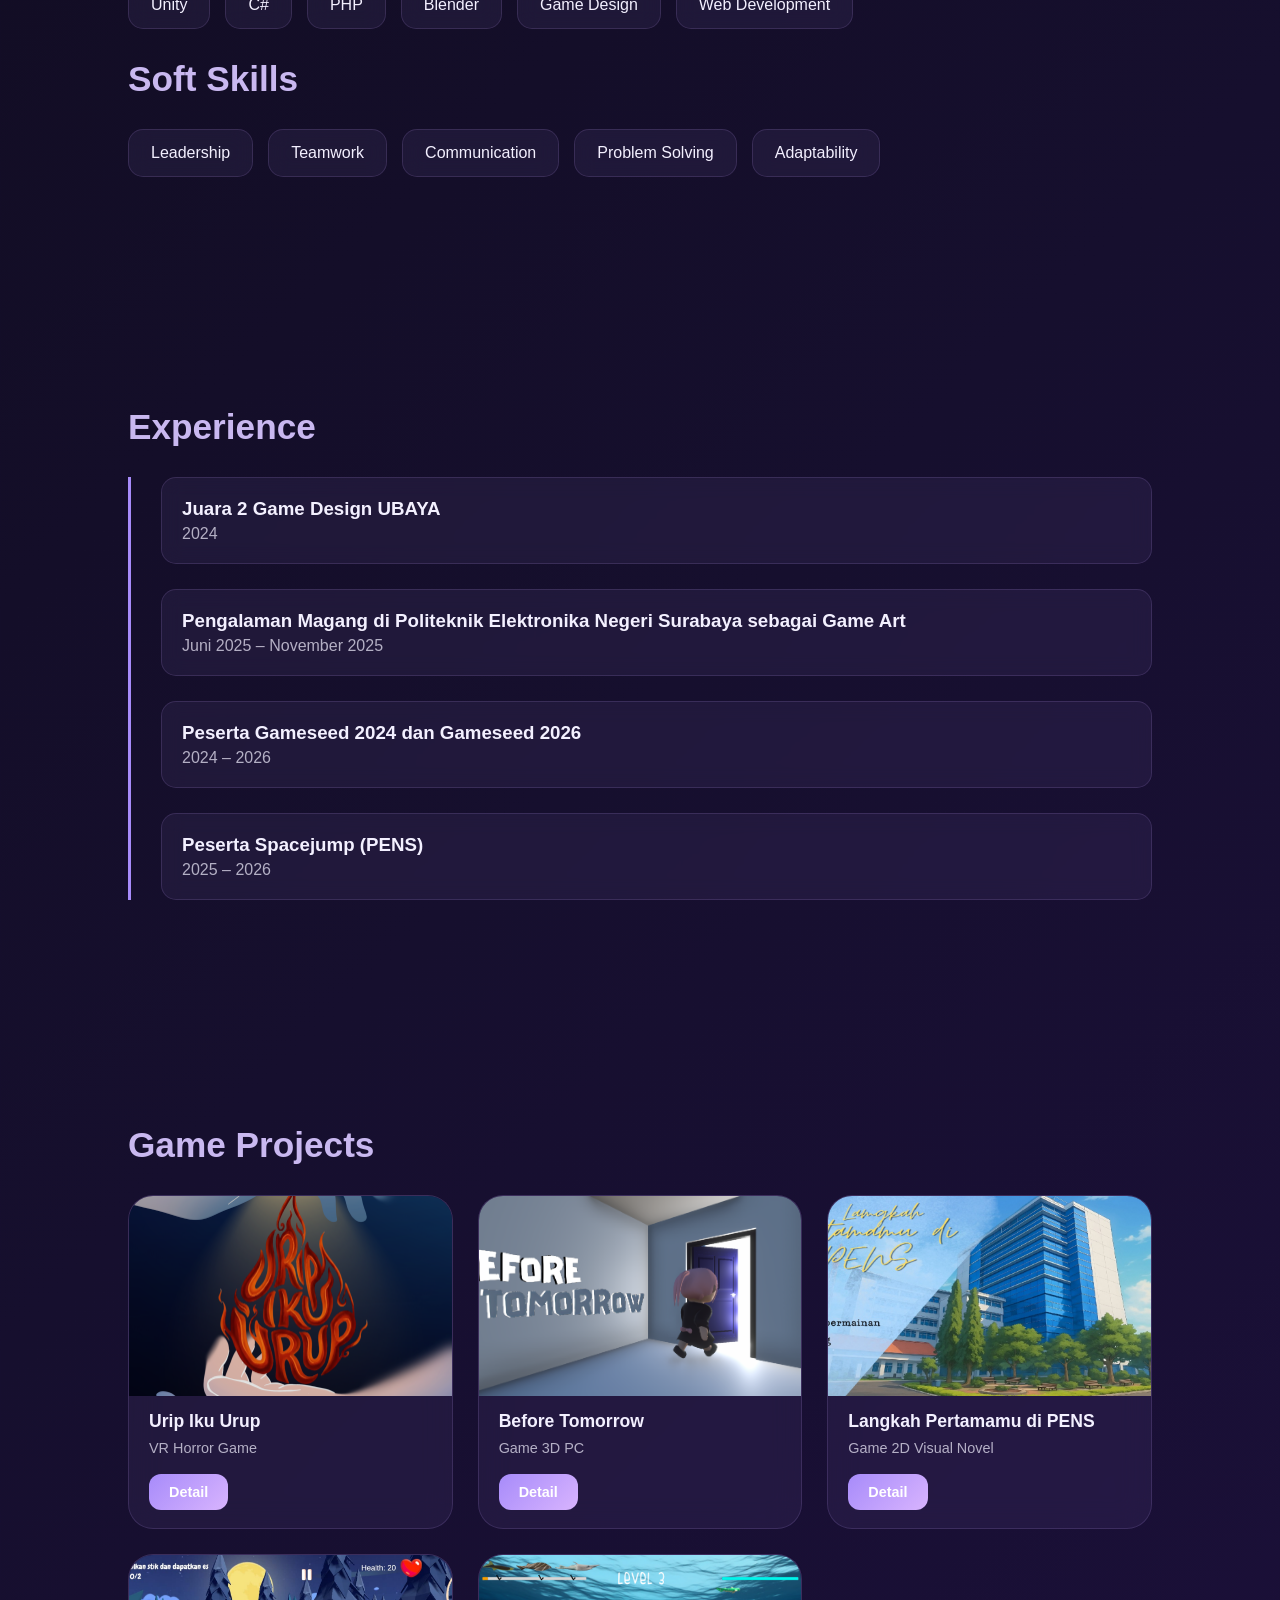
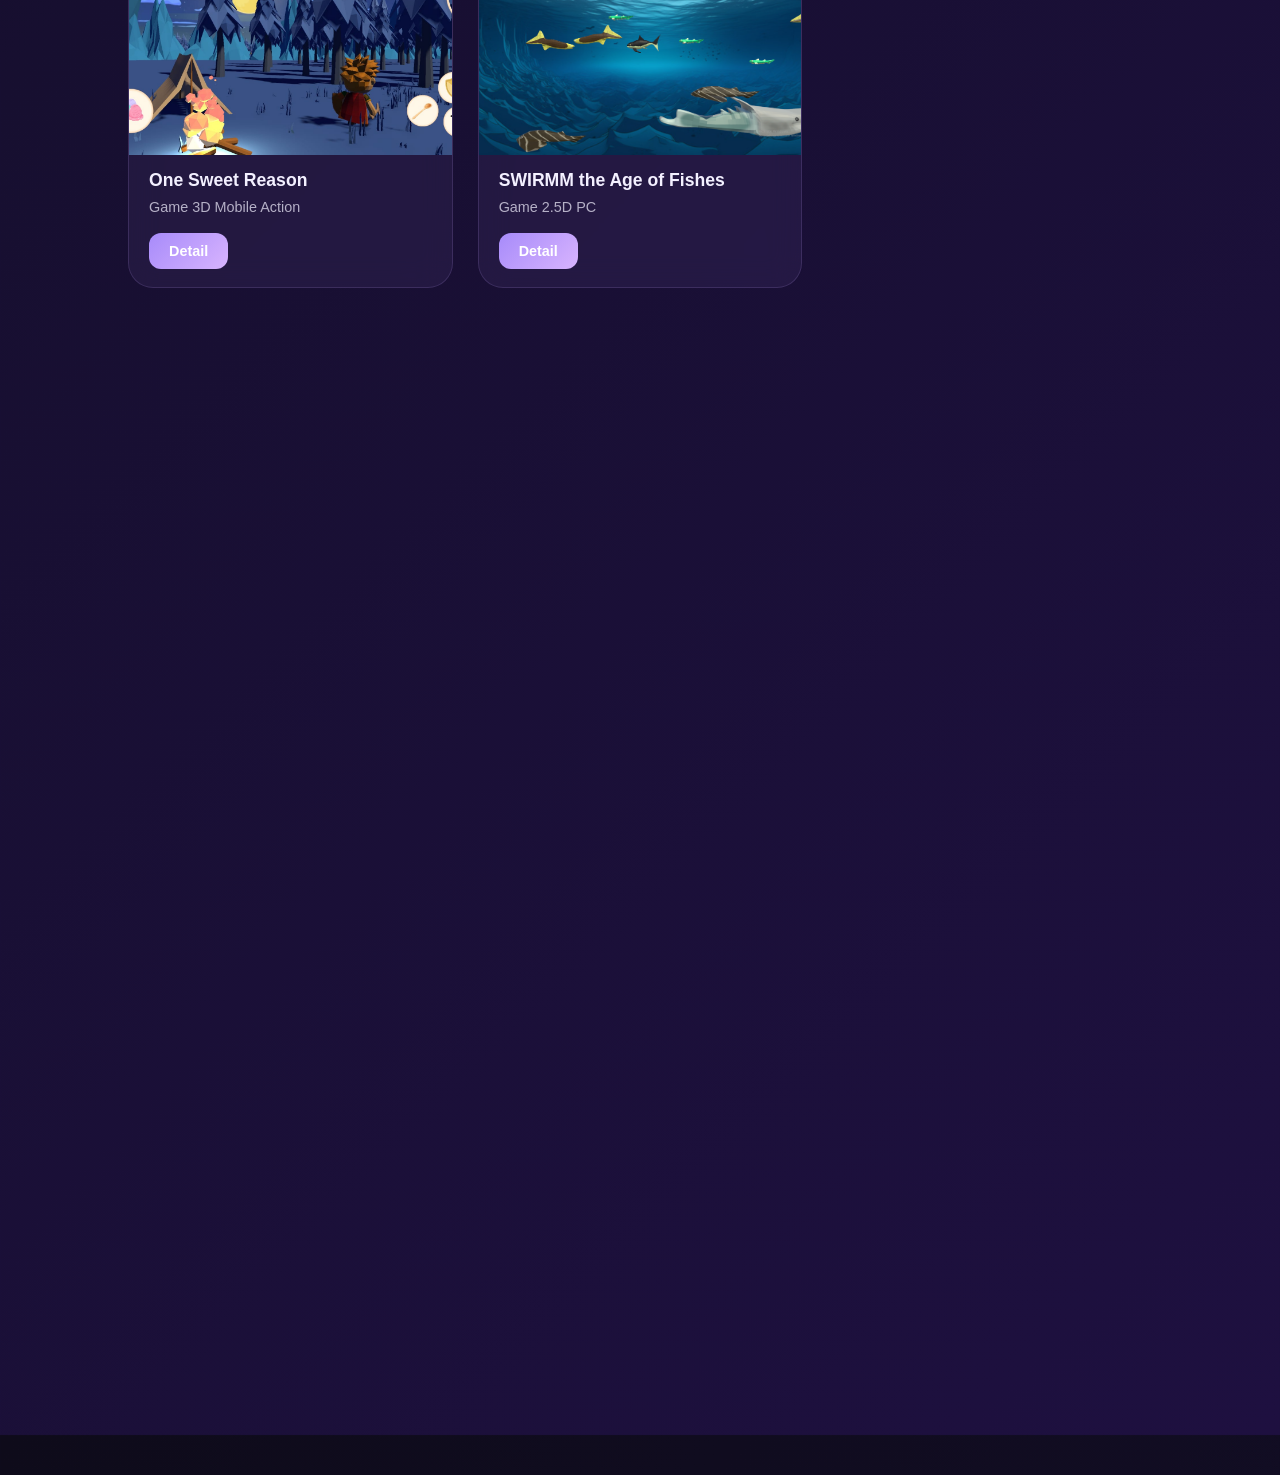
==== commit 61d1c4b8: "Update index.html" ====
--- a/index.html
+++ b/index.html
@@ -24,7 +24,7 @@
 <section class="hero">
   <img src="images/profile.jpg" class="profile" alt="Profile"
     onerror="this.style.background='rgba(142,202,230,0.15)'">
-  <h1>Reisyah Haniye</h1>
+  <h1>Reisyah Nayla Haniye</h1>
   <p>Indie Game Developer • 3D Artist</p>
 </section>
 
